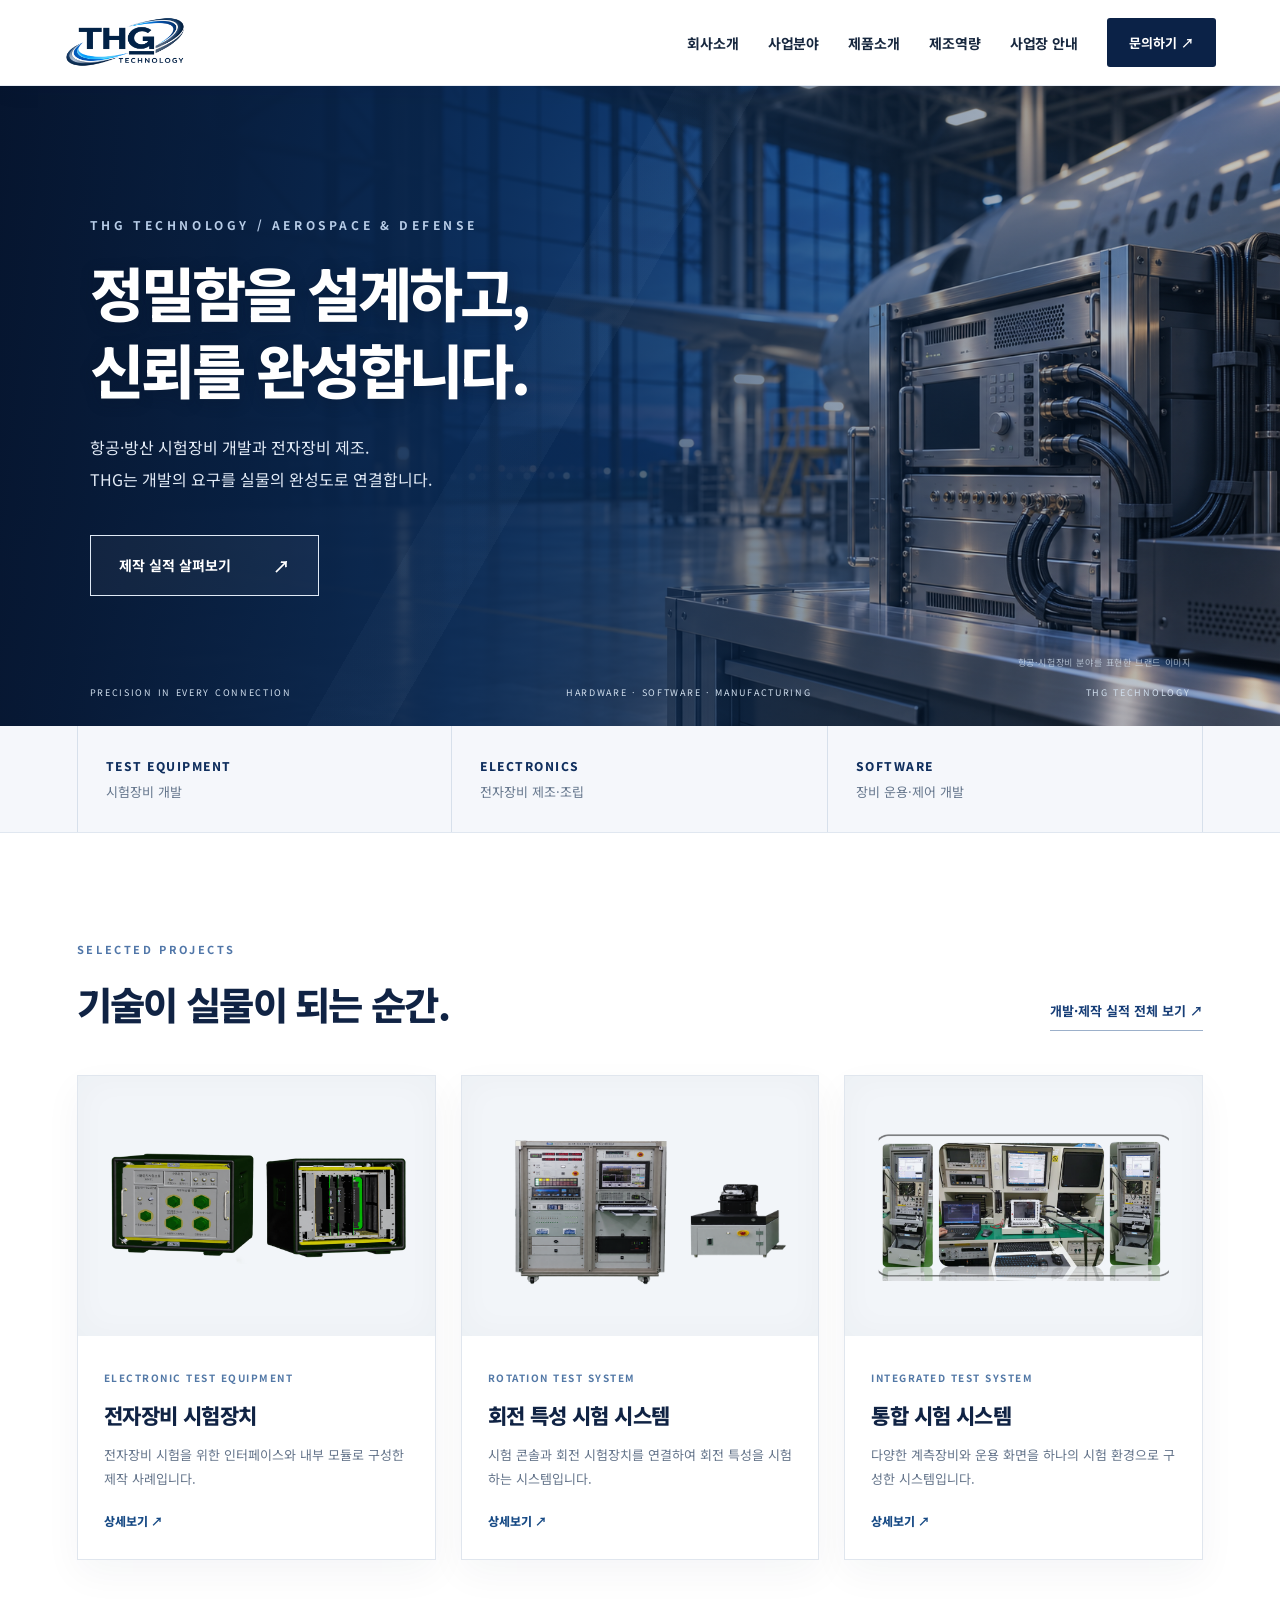
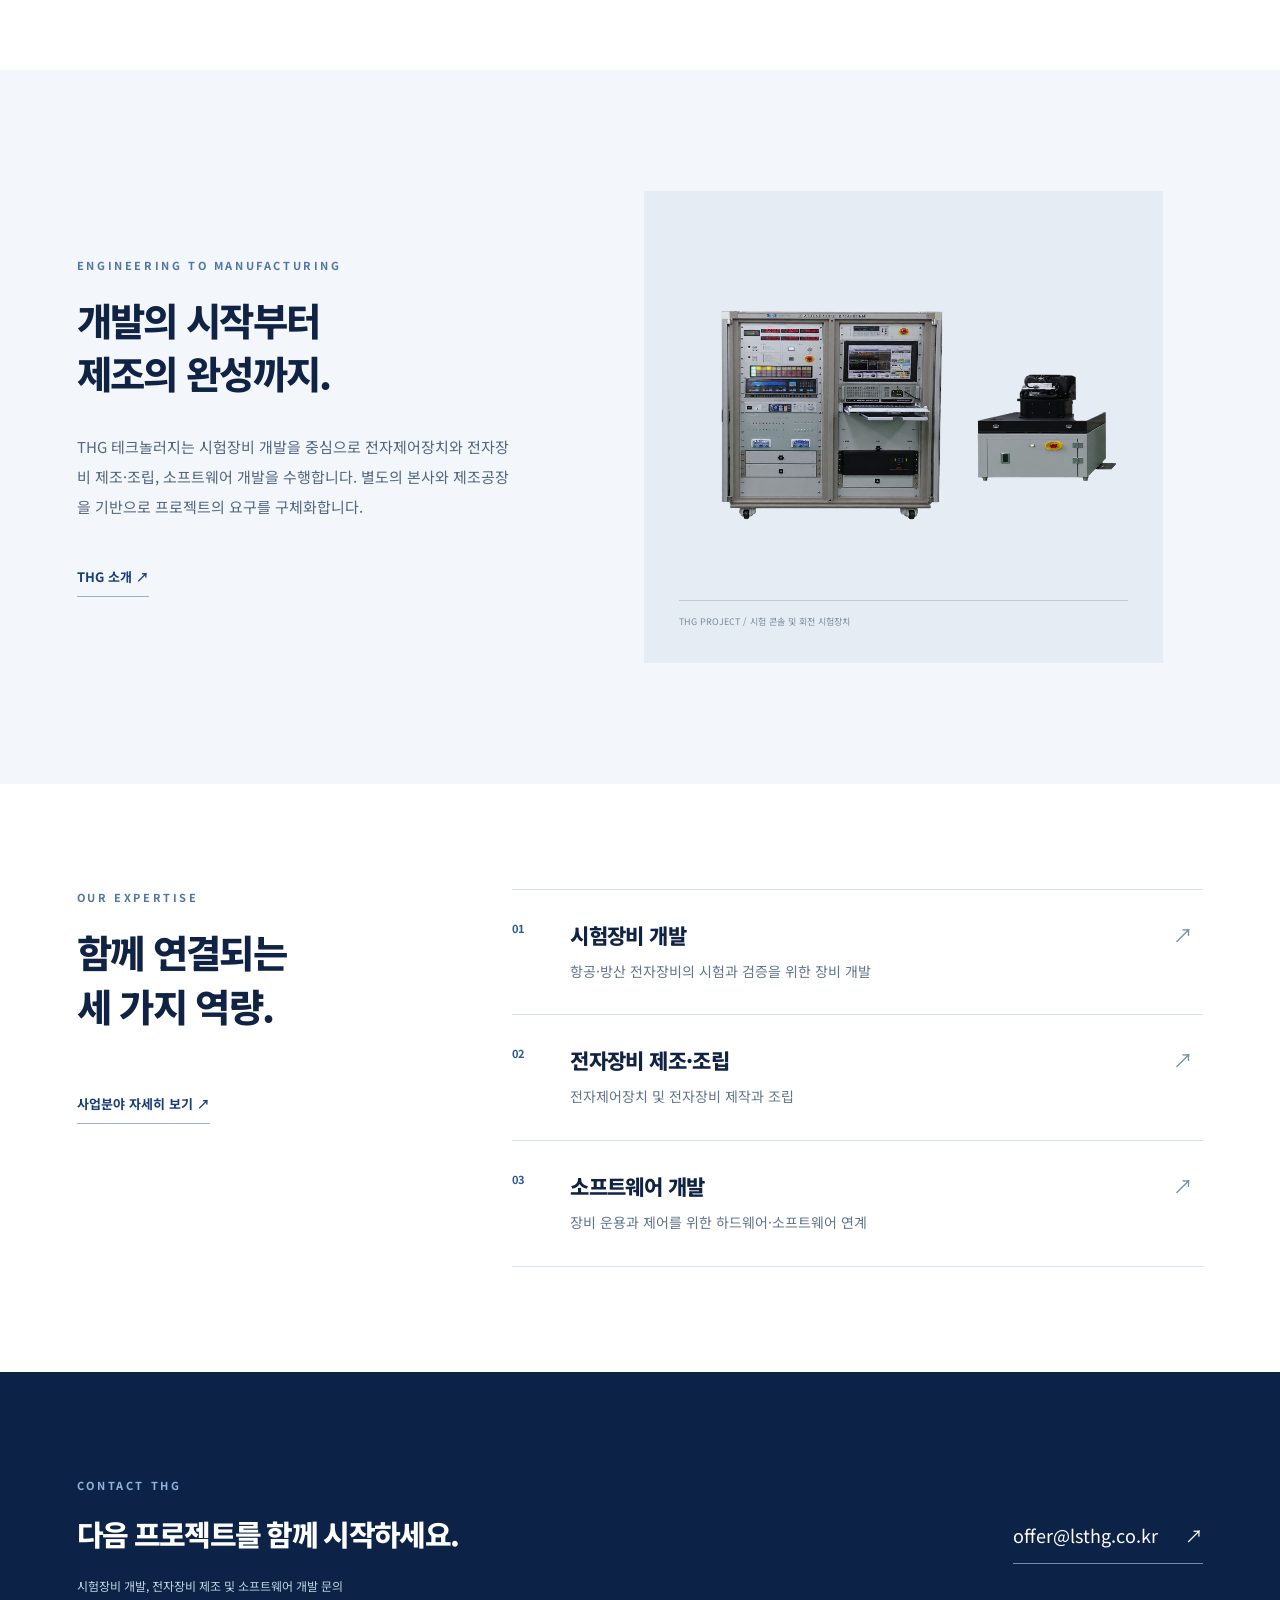
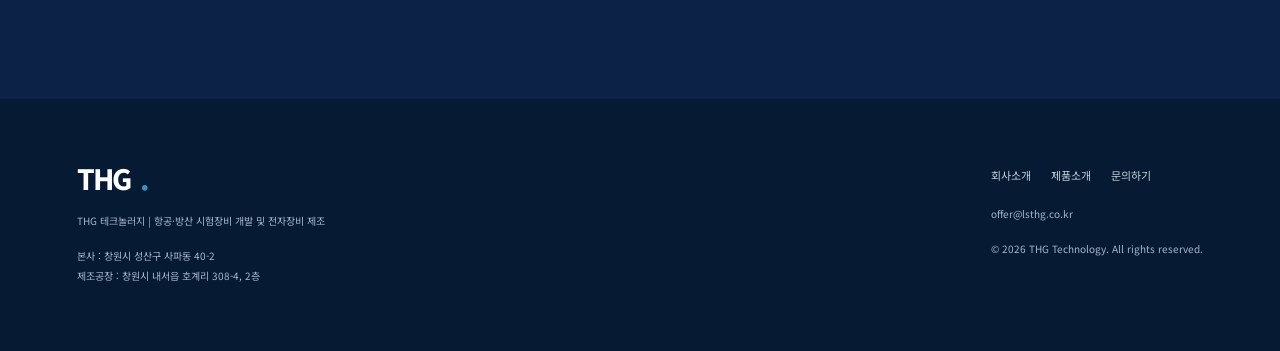
==== index.html @ 967d67f7 "Add files via upload" ====
<!DOCTYPE html>

<html lang="ko">
<head>
<meta charset="utf-8"/>
<meta content="width=device-width, initial-scale=1" name="viewport"/>
<title>항공·방산 시험장비 개발 및 제조 | THG 테크놀러지</title>
<meta content="THG 테크놀러지의 항공·방산 시험장비 개발 및 제조 안내" name="description"/>
<link href="favicon.png" rel="icon" type="image/png"/>
<link href="assets/css/fonts.css" rel="stylesheet"/>
<link href="assets/css/styles.css" rel="stylesheet"/>
<link href="assets/css/corporate-preview.css" rel="stylesheet"/>
<script defer="" src="assets/js/main.js"></script>

</head>
<body>
<header><a aria-label="THG 홈" class="brand" href="index.html"><img alt="THG 로고" class="brand-logo" src="favicon.png"/></a><nav id="navigation"><a href="company.html">회사소개</a><a href="business.html">사업분야</a><a href="products.html">제품소개</a><a href="manufacturing.html">제조역량</a><a href="locations.html">사업장 안내</a><a class="navcontact" href="contact.html">문의하기 ↗</a></nav><button aria-controls="navigation" aria-expanded="false" aria-label="메뉴 열기" class="mobile-toggle">☰</button></header>
<main>
<div class="editorial-hero"><div><div class="eyebrow">THG TECHNOLOGY / AEROSPACE &amp; DEFENSE</div><h1>정밀함을 설계하고,<br/>신뢰를 완성합니다.</h1><p>항공·방산 시험장비 개발과 전자장비 제조.<br/>THG는 개발의 요구를 실물의 완성도로 연결합니다.</p><a class="cta" href="products.html">제작 실적 살펴보기 <span>↗</span></a></div><p class="brand-imagery-note">항공·시험장비 분야를 표현한 브랜드 이미지</p><div class="hero-meta"><span>PRECISION IN EVERY CONNECTION</span><span>HARDWARE · SOFTWARE · MANUFACTURING</span><span>THG TECHNOLOGY</span></div></div>
<div class="sector-strip"><div><b>TEST EQUIPMENT</b><span>시험장비 개발</span></div><div><b>ELECTRONICS</b><span>전자장비 제조·조립</span></div><div><b>SOFTWARE</b><span>장비 운용·제어 개발</span></div></div>
<section class="home-products"><div class="sectionhead"><div><div class="label">SELECTED PROJECTS</div><h2>기술이 실물이 되는 순간.</h2></div><a href="products.html">개발·제작 실적 전체 보기 ↗</a></div><div class="product-grid"><a class="product-card" href="product-1.html"><div class="product-photo"><img alt="THG 제작 전자장비 시험장치" decoding="async" loading="lazy" src="assets/electronic-test-clean.png"/></div><div class="product-body"><small>ELECTRONIC TEST EQUIPMENT</small><h3>전자장비 시험장치</h3><p>전자장비 시험을 위한 인터페이스와 내부 모듈로 구성한 제작 사례입니다.</p><span class="more">상세보기 ↗</span></div></a><a class="product-card" href="product-2.html"><div class="product-photo"><img alt="THG 제작 회전 특성 시험 시스템" decoding="async" loading="lazy" src="assets/rotation-test-clean.png"/></div><div class="product-body"><small>ROTATION TEST SYSTEM</small><h3>회전 특성 시험 시스템</h3><p>시험 콘솔과 회전 시험장치를 연결하여 회전 특성을 시험하는 시스템입니다.</p><span class="more">상세보기 ↗</span></div></a><a class="product-card" href="product-3.html"><div class="product-photo"><img alt="THG 제작 통합 시험 시스템" decoding="async" loading="lazy" src="assets/integrated-test.png"/></div><div class="product-body"><small>INTEGRATED TEST SYSTEM</small><h3>통합 시험 시스템</h3><p>다양한 계측장비와 운용 화면을 하나의 시험 환경으로 구성한 시스템입니다.</p><span class="more">상세보기 ↗</span></div></a></div></section>
<section class="home-about"><div><div class="label">ENGINEERING TO MANUFACTURING</div><h2>개발의 시작부터<br/>제조의 완성까지.</h2><p class="body">THG 테크놀러지는 시험장비 개발을 중심으로 전자제어장치와 전자장비 제조·조립, 소프트웨어 개발을 수행합니다. 별도의 본사와 제조공장을 기반으로 프로젝트의 요구를 구체화합니다.</p><a class="back" href="company.html">THG 소개 ↗</a></div><figure class="editorial-image"><img alt="THG가 제작한 시험 콘솔과 회전 시험장치" decoding="async" loading="lazy" src="assets/rotation-test-clean.png"/><figcaption>THG PROJECT / 시험 콘솔 및 회전 시험장치</figcaption></figure></section>
<section class="home-business"><div><div class="label">OUR EXPERTISE</div><h2>함께 연결되는<br/>세 가지 역량.</h2><a class="back" href="business.html">사업분야 자세히 보기 ↗</a></div><div class="business-list"><article><b>01</b><div><h3>시험장비 개발</h3><p>항공·방산 전자장비의 시험과 검증을 위한 장비 개발</p></div><span class="arrow">↗</span></article><article><b>02</b><div><h3>전자장비 제조·조립</h3><p>전자제어장치 및 전자장비 제작과 조립</p></div><span class="arrow">↗</span></article><article><b>03</b><div><h3>소프트웨어 개발</h3><p>장비 운용과 제어를 위한 하드웨어·소프트웨어 연계</p></div><span class="arrow">↗</span></article></div></section>

<section class="contact" id="contact"><div><div class="label">CONTACT THG</div><h2>다음 프로젝트를 함께 시작하세요.</h2><p>시험장비 개발, 전자장비 제조 및 소프트웨어 개발 문의</p></div><a href="mailto:offer@lsthg.co.kr">offer@lsthg.co.kr <span>↗</span></a></section>
</main><footer><div><a class="brand" href="index.html">THG<i>.</i></a><p>THG 테크놀러지 | 항공·방산 시험장비 개발 및 전자장비 제조</p><p>본사 : 창원시 성산구 사파동 40-2<br/>제조공장 : 창원시 내서읍 호계리 308-4, 2층</p></div><div><div class="footnav"><a href="company.html">회사소개</a><a href="products.html">제품소개</a><a href="contact.html">문의하기</a></div><a href="mailto:offer@lsthg.co.kr">offer@lsthg.co.kr</a><p>© 2026 THG Technology. All rights reserved.</p></div></footer>
</body></html>
---- assets/css/fonts.css ----
@font-face {
  font-family: 'Noto Sans KR';
  font-style: normal;
  font-weight: 400;
  font-display: swap;
  src: url(../fonts/PbyxFmXiEBPT4ITbgNA5Cgms3VYcOA-vvnIzzuoyeLQ.ttf) format('truetype');
}
@font-face {
  font-family: 'Noto Sans KR';
  font-style: normal;
  font-weight: 500;
  font-display: swap;
  src: url(../fonts/PbyxFmXiEBPT4ITbgNA5Cgms3VYcOA-vvnIzztgyeLQ.ttf) format('truetype');
}
@font-face {
  font-family: 'Noto Sans KR';
  font-style: normal;
  font-weight: 600;
  font-display: swap;
  src: url(../fonts/PbyxFmXiEBPT4ITbgNA5Cgms3VYcOA-vvnIzzjQ1eLQ.ttf) format('truetype');
}
@font-face {
  font-family: 'Noto Sans KR';
  font-style: normal;
  font-weight: 700;
  font-display: swap;
  src: url(../fonts/PbyxFmXiEBPT4ITbgNA5Cgms3VYcOA-vvnIzzg01eLQ.ttf) format('truetype');
}
@font-face {
  font-family: 'Noto Sans KR';
  font-style: normal;
  font-weight: 800;
  font-display: swap;
  src: url(../fonts/PbyxFmXiEBPT4ITbgNA5Cgms3VYcOA-vvnIzzmo1eLQ.ttf) format('truetype');
}
---- assets/css/styles.css ----
:root{--ink:#142c3e;--muted:#6d7b86;--blue:#27749d;--navy:#071e2d;--line:#dfe5e8}*{box-sizing:border-box}html{scroll-behavior:smooth}body{margin:0;color:var(--ink);font-family:'Noto Sans KR',sans-serif;-webkit-font-smoothing:antialiased}a{color:inherit;text-decoration:none}button{font:inherit}img{display:block;max-width:100%}header{height:94px;padding:0 max(5%,calc((100vw - 1280px)/2));display:flex;justify-content:space-between;align-items:center;border-bottom:1px solid #edf0f2;background:#fff;position:relative;z-index:20}.brand{font-size:36px;font-weight:800;letter-spacing:-2px;line-height:1}.brand i{font-style:normal;color:#3c91be}.brand small{display:block;font-size:8px;font-weight:600;letter-spacing:3px;margin:6px 0 0 2px}nav{display:flex;align-items:center;gap:32px}nav a{font-size:13px;font-weight:600;position:relative;padding:35px 0}nav a.active:after{content:'';height:3px;background:#368bb7;position:absolute;bottom:0;left:0;right:0}.navcontact{background:var(--navy);color:white;padding:13px 21px;display:inline-block;font-size:13px}.mobile-toggle{display:none}.eyebrow,.label{font-size:10px;letter-spacing:2.3px;font-weight:600;color:#438bb0;margin-bottom:20px}h1,h2,h3,p{margin-top:0}h2{font-size:34px;font-weight:600;line-height:1.5;letter-spacing:-1.4px}h3{font-weight:600;letter-spacing:-.6px}.copy,.subcopy{font-size:14px;line-height:2.1;color:var(--muted)}.copy strong{display:block;font-size:20px;color:var(--ink);font-weight:500;margin-bottom:20px}section{padding:85px max(6%,calc((100vw - 1200px)/2))}.sectionhead{display:flex;justify-content:space-between;align-items:end;gap:40px;margin-bottom:42px}.sectionhead h2{margin-bottom:0}.sectionhead p{max-width:350px;font-size:13px;line-height:1.9;color:var(--muted);margin-bottom:0}.sectionhead>a{font-size:12px;border-bottom:1px solid #99aab5;padding-bottom:8px;white-space:nowrap}.cta{display:inline-flex;align-items:center;gap:42px;border:1px solid #ffffff70;padding:16px 24px;font-size:12px;font-weight:500;margin-top:24px;color:inherit}.cta span{font-size:17px}.page-banner{height:230px;padding:64px max(6%,calc((100vw - 1200px)/2));background:linear-gradient(90deg,#071e2df2,#071e2d8c),url('../brand-hero.png') center 58%/cover;color:white}.page-banner .eyebrow{color:#a2c5d7;margin-bottom:16px}.page-banner h1{font-size:35px;font-weight:500;letter-spacing:-1.5px;margin-bottom:15px}.page-banner p{font-size:12px;color:#b7cbd7}.breadcrumbs{font-size:10px;color:#8796a0;padding:16px max(6%,calc((100vw - 1200px)/2));border-bottom:1px solid var(--line)}.page-title{text-align:center;font-size:27px;padding:55px 15px 0;margin-bottom:0}.page-title:after{content:'';display:block;width:25px;height:2px;background:#2f7fa7;margin:22px auto 0}.page-tabs{display:flex;justify-content:center;background:#f5f7f8;border-bottom:1px solid var(--line)}.page-tabs a{font-size:12px;padding:18px 25px;border-right:1px solid var(--line)}.page-tabs .selected{background:#16394c;color:white}.intro{display:grid;grid-template-columns:1fr 1.1fr;gap:90px;align-items:start}.services,.locations,.related{background:#f3f5f6}.cards{display:grid;grid-template-columns:repeat(3,1fr);gap:1px;background:#dce4e9;border:1px solid #dce4e9}.card{background:white;padding:32px;min-height:330px}.num{font-size:11px;color:#9aabb7}.card svg{display:block;width:48px;height:48px;stroke:#3980a3;fill:none;stroke-width:1.1;margin:25px 0}.card h3{font-size:20px}.card p{font-size:13px;line-height:1.9;color:var(--muted)}.en{font-size:8px;letter-spacing:1.6px;color:#8d9aa3}.product-grid{display:grid;grid-template-columns:repeat(3,minmax(0,1fr));gap:30px}.product-card{display:block;border-bottom:1px solid #bac9d2;padding-bottom:10px}.product-photo{height:225px;background:#edf1f2;display:flex;align-items:center;justify-content:center;overflow:hidden;padding:22px;position:relative}.product-photo:after{content:'';position:absolute;inset:0;box-shadow:inset 0 0 35px #14374808;pointer-events:none}.product-photo img{width:100%;height:100%;object-fit:contain;mix-blend-mode:multiply;transition:transform .35s}.product-card:hover img{transform:scale(1.035)}.product-body{padding:24px 0}.product-body small{font-size:8px;letter-spacing:1.5px;color:#7b919f}.product-body h3{font-size:20px;margin:13px 0}.product-body p{font-size:12px;color:var(--muted);line-height:1.9}.more{display:block;font-size:11px;color:#2c7395;margin-top:20px}.product-note{font-size:11px;color:#85939c;line-height:1.9;margin-top:22px}.product-detail{display:grid;grid-template-columns:1.15fr 1fr;gap:70px;align-items:start}.photo-wide{width:100%;height:365px;object-fit:contain;background:#edf1f2;padding:30px;mix-blend-mode:multiply}.product-detail h2{font-size:29px}.specs{width:100%;border-collapse:collapse;margin:25px 0 30px;font-size:12px}.specs th,.specs td{border-bottom:1px solid var(--line);padding:16px 10px;text-align:left;line-height:1.8}.specs th{width:95px;color:#587080;font-weight:500}.back{display:inline-block;border-bottom:1px solid #a9bdc8;padding:10px 0;font-size:11px;margin-top:20px}.manufacture{background:#0b2434;color:white;display:grid;grid-template-columns:1.1fr 1fr;gap:70px;align-items:center}.manufacture p{font-size:13px;line-height:2;color:#b3c5cf}.equipment{height:350px;background:#e9eff1;padding:15px}.equipment img{background:transparent!important;mix-blend-mode:multiply}.tags{display:flex;flex-wrap:wrap;gap:8px;margin-top:22px}.tags span{font-size:10px;border:1px solid #557080;padding:8px 12px}.process{display:grid;grid-template-columns:repeat(4,1fr);margin-top:45px;border-top:1px solid var(--line)}.step{padding:26px 20px 0 0}.step b{font-weight:500;color:#3983a8;font-size:10px;letter-spacing:1px}.step h3{font-size:17px;margin:18px 0}.step p{font-size:12px;color:var(--muted);line-height:1.9}.location-grid{display:grid;grid-template-columns:1fr 1fr;gap:30px;margin-top:35px}.location{padding:36px;background:white;border-top:2px solid #2f769d}.location small{font-size:9px;color:#3d86ad;letter-spacing:2px}.location h3{font-size:24px;margin:18px 0}.location p{font-size:14px;line-height:1.8;color:#6b7f8c}.location .note{border-top:1px solid var(--line);padding-top:17px;font-size:11px;color:#8d9aa3;margin-top:22px}.maplink{display:inline-block;font-size:11px;color:#27759e;margin-top:20px}.contact{display:flex;align-items:center;justify-content:space-between;gap:35px;background:#eaf0f3}.contact h2{font-size:29px}.contact p{font-size:12px;color:var(--muted);margin-bottom:0}.contact>a{font-size:17px;white-space:nowrap;border-bottom:1px solid #93a9b7;padding:15px 0}.contact>a span{margin-left:22px}.company-photo{padding-top:0}.company-photo>img{width:100%;height:350px;object-fit:contain;background:#edf1f2;padding:25px;mix-blend-mode:multiply}.caption{font-size:11px;color:#8397a4;margin-top:12px}.product-gallery{display:grid;grid-template-columns:1fr 1fr;gap:35px}.product-gallery figure{margin:0}.product-gallery img{width:100%;height:250px;object-fit:contain;background:#edf1f2;padding:25px;mix-blend-mode:multiply}.product-gallery figcaption{font-size:12px;color:#708490;margin-top:15px}footer{padding:45px max(6%,calc((100vw - 1200px)/2));background:#061a28;color:#8399a7;display:flex;justify-content:space-between;gap:35px;font-size:10px;line-height:2}footer .brand{font-size:28px;color:#dce8ed}footer p{margin:15px 0 0}.footnav{display:flex;gap:20px;margin-bottom:18px;color:#c1d0da;font-size:11px}.editorial-hero{height:650px;min-height:540px;position:relative;background:linear-gradient(90deg,#061c2cdd 0%,#061c2c60 54%,#061c2c15),url('../brand-hero.png') center/cover;color:#fff;display:flex;align-items:center;padding:50px max(7%,calc((100vw - 1200px)/2));overflow:hidden}.editorial-hero .eyebrow{color:#93bbd2}.editorial-hero h1{font-size:58px;letter-spacing:-2.8px;line-height:1.4;font-weight:500;margin:0 0 25px}.editorial-hero p{font-size:14px;line-height:2;color:#c1d0db}.hero-meta{position:absolute;bottom:28px;left:7%;right:7%;display:flex;justify-content:space-between;font-size:8px;color:#91acbc;letter-spacing:2px}.sector-strip{display:grid;grid-template-columns:repeat(3,1fr);padding:0 max(6%,calc((100vw - 1200px)/2));background:#0b2638;color:#b4c8d5}.sector-strip div{padding:25px 30px;border-right:1px solid #ffffff14;display:flex;align-items:center;gap:20px}.sector-strip b{font-size:10px;letter-spacing:1.2px;font-weight:500;color:#dfebf2}.sector-strip span{font-size:11px;color:#81a2b8}.home-products{padding-top:95px;padding-bottom:100px}.home-about{background:#f1f4f5;display:grid;grid-template-columns:.85fr 1.15fr;gap:90px;align-items:center}.home-about .body{font-size:13px;color:#71838f;line-height:2.1}.editorial-image{background:#dfe7eb;padding:28px;position:relative}.editorial-image img{width:100%;height:290px;object-fit:contain;mix-blend-mode:multiply}.editorial-image figcaption{font-size:9px;color:#758d9d;border-top:1px solid #bdcbd4;padding-top:14px;margin-top:14px}.home-business{display:grid;grid-template-columns:1fr 2fr;gap:60px}.business-list article{padding:24px 0;border-top:1px solid #d9e2e8;display:grid;grid-template-columns:40px 1fr 30px;gap:18px}.business-list article:last-child{border-bottom:1px solid #d9e2e8}.business-list b{color:#8aa1b0;font-size:11px;font-weight:400}.business-list h3{font-size:19px;margin-bottom:8px}.business-list p{font-size:12px;color:#7a8d9b;line-height:1.9;margin-bottom:0}.business-list .arrow{font-size:20px;color:#7192a7}.brand-imagery-note{font-size:8px!important;letter-spacing:.6px;opacity:.7;position:absolute;right:7%;bottom:45px}
@media(min-width:1600px){.editorial-hero{height:710px}}@media(max-width:1050px){nav{gap:20px}nav a{font-size:12px}.intro,.home-about{gap:45px}.product-detail{gap:35px}}@media(max-width:800px){header{height:75px;padding:0 6%}.brand{font-size:31px}nav{display:none;position:absolute;top:75px;left:0;right:0;background:white;flex-direction:column;gap:0;padding:15px 6%;align-items:stretch;box-shadow:0 12px 20px #071e2d15}nav.open{display:flex}nav a{padding:15px 0}nav .navcontact{padding:14px;text-align:center}.mobile-toggle{display:block;background:none;border:0;font-size:23px;color:#17364a}.editorial-hero{height:570px;min-height:0;padding:55px 7%;background-position:65% center}.editorial-hero h1{font-size:38px;letter-spacing:-1.8px}.editorial-hero p{font-size:12px}.hero-meta{font-size:7px;letter-spacing:1px}.hero-meta span:nth-child(2){display:none}.brand-imagery-note{bottom:45px;left:7%;right:auto}.sector-strip{padding:0 5%;grid-template-columns:1fr}.sector-strip div{padding:15px 7px;border-right:0;border-bottom:1px solid #ffffff12;justify-content:space-between}.sector-strip b{font-size:9px}.sector-strip span{font-size:10px}section{padding:55px 7%}h2{font-size:27px}.sectionhead{display:block;margin-bottom:30px}.sectionhead p,.sectionhead>a{display:inline-block;margin-top:15px}.product-grid{grid-template-columns:1fr;gap:35px}.product-photo{height:250px}.product-body{padding:20px 0}.home-about,.home-business,.intro,.manufacture,.product-detail{grid-template-columns:1fr;gap:35px}.home-about{padding-top:55px;padding-bottom:55px}.editorial-image{margin:0}.editorial-image img{height:220px}.home-products{padding:55px 7%}.cards{grid-template-columns:1fr}.card{min-height:270px;padding:25px}.process{grid-template-columns:1fr 1fr;gap:25px}.location-grid{grid-template-columns:1fr}.contact{display:block}.contact h2{font-size:25px}.contact>a{display:inline-block;margin-top:20px;font-size:16px}.page-banner{height:190px;padding:45px 7%}.page-banner h1{font-size:29px}.page-banner p{font-size:10px}.page-title{font-size:23px;padding-top:40px}.page-tabs{justify-content:start;overflow:auto}.page-tabs a{white-space:nowrap;font-size:10px;padding:16px 20px}.photo-wide{height:280px;padding:15px}.product-detail h2{font-size:25px}.product-gallery{grid-template-columns:1fr}.equipment{height:270px}.company-photo>img{height:250px}.product-gallery img{height:230px}footer{display:block;padding:35px 7%}footer>div+div{margin-top:30px}.footnav{flex-wrap:wrap}.home-business{gap:15px}.hero-meta{left:7%;right:7%}}
@media(prefers-reduced-motion:reduce){html{scroll-behavior:auto}*{transition:none!important}}

.product-photo img[src*="integrated-test"],.photo-wide[src*="integrated-test"]{clip-path:inset(4% 3% 5% 3%)}

/* Extracted inline styles; preserve inline precedence. */
.export-style-5239a3cc91{display:block !important;margin-top:6px !important;color:#3b7b9d !important;}
.export-style-8418e9189f{background:#f3f6f8 !important;}
.export-style-02a59a345f{width:100% !important;height:100% !important;object-fit:contain !important;background:white !important;padding:15px !important;}
.brand {
    display: inline-flex;
    align-items: center;
    gap: 10px;
}

.brand-logo {
    width: 84px;
    height: 84px;
    object-fit: contain;
    display: block;
}
---- assets/css/corporate-preview.css ----
/* THG 2026 corporate design concept — non-destructive visual layer */
:root{--ink:#102344;--muted:#65758b;--blue:#163c74;--navy:#071a36;--line:#e1e7ef}
body{background:#fff;color:var(--ink);font-family:'Noto Sans KR',sans-serif}
header{height:86px;padding:0 max(5%,calc((100vw - 1360px)/2));box-shadow:0 3px 24px #0b1d3510;border-bottom:1px solid #e8edf4;position:relative}
header .brand-logo{max-height:57px;width:auto;object-fit:contain}
nav{gap:clamp(14px,2.3vw,35px)}nav a{font-size:14px;font-weight:650;color:#18283f;letter-spacing:-.2px}
nav a:hover{color:#1b5597}nav a.active:after{background:#183d73}
.navcontact{background:#0b2247;color:#fff!important;padding:15px 22px;border-radius:3px;letter-spacing:0}
.eyebrow,.label{color:#5076a8;font-size:11px;font-weight:700;letter-spacing:2.6px}
h2{font-size:clamp(30px,3vw,42px);font-weight:750;line-height:1.4;letter-spacing:-1.7px}
.editorial-hero{height:640px;min-height:580px;background:linear-gradient(95deg,#06152feF 0%,#092a55dd 37%,#0b2b5277 65%,#071c3330 100%),url('../brand-hero.png') center/cover;padding:70px max(7%,calc((100vw - 1260px)/2))}
.editorial-hero:after{content:'';position:absolute;inset:0;background:linear-gradient(120deg,transparent 41%,#a7c9f008 41%,#b2d2f009 46%,transparent 46%);pointer-events:none}
.editorial-hero>div:first-child{position:relative;z-index:1;max-width:700px}
.editorial-hero .eyebrow{color:#b7cce7;letter-spacing:3.6px;font-size:12px}
.editorial-hero h1{font-size:clamp(42px,4.6vw,67px);font-weight:750;line-height:1.31;letter-spacing:-2.9px;text-shadow:0 3px 15px #06112445}
.editorial-hero p{font-size:16px;line-height:1.95;color:#e1eaf6;font-weight:400}
.editorial-hero .cta{border:1px solid #e0eaf6;color:#fff;background:#ffffff0b;padding:17px 28px;font-size:14px;font-weight:650;transition:background .2s,transform .2s}
.editorial-hero .cta:hover{background:#fff;color:#0b2447;transform:translateY(-2px)}
.hero-meta{left:max(7%,calc((100vw - 1260px)/2));right:max(7%,calc((100vw - 1260px)/2));bottom:27px;color:#d1dfee;font-size:9px;letter-spacing:1.7px}
.brand-imagery-note{color:#d6e4f2!important;font-size:9px!important}
.sector-strip{background:#f5f7fb;color:#10264b;border-bottom:1px solid #e0e7f0;padding:0 max(6%,calc((100vw - 1260px)/2))}
.sector-strip div{padding:31px 28px;border-right:1px solid #d7e0eb;display:flex;flex-direction:column;align-items:flex-start;gap:8px}
.sector-strip div:first-child{border-left:1px solid #d7e0eb}.sector-strip b{font-size:12px;color:#102f5e;font-weight:800;letter-spacing:1.5px}.sector-strip span{font-size:13px;color:#66778d}
section{padding:105px max(6%,calc((100vw - 1260px)/2))}.home-products{padding-top:108px;padding-bottom:110px}
.sectionhead{margin-bottom:44px}.sectionhead>a,.back{font-size:13px;color:#173e77;font-weight:650;border-bottom:1px solid #9cb0ca;padding-bottom:10px}
.product-grid{gap:25px}.product-card{border:1px solid #e0e6ee;background:#fff;box-shadow:0 14px 36px #0b23400b;padding-bottom:0;transition:box-shadow .25s,transform .25s}.product-card:hover{box-shadow:0 22px 46px #0b234025;transform:translateY(-5px)}
.product-photo{height:260px;background:#f2f5f9;padding:24px}.product-body{padding:27px 26px 30px}.product-body small{font-size:10px;letter-spacing:1.5px;color:#5278a6;font-weight:700}.product-body h3{font-size:21px;font-weight:750}.product-body p{font-size:13px;line-height:1.85;min-height:49px}.more{font-size:12px;font-weight:750;color:#174a85}
.home-about{background:#f3f6fa;gap:85px}.home-about .body{font-size:15px;line-height:2;color:#53677f}.editorial-image{background:#e6ecf3;padding:35px}.editorial-image img{height:360px}
.home-business{gap:90px}.business-list article{padding:30px 0;border-color:#d8e2ed}.business-list h3{font-size:21px;font-weight:750}.business-list p{font-size:14px;color:#63758b}.business-list b{color:#2a5b96;font-weight:700}
.contact{background:#0c2347;color:#fff}.contact .label{color:#91b2df}.contact h2{color:#fff}.contact p{color:#c3d1e2}.contact>a{color:#fff;border-color:#718eaf;font-size:18px}
.page-banner{background:linear-gradient(95deg,#06152ff2,#0b2c56aa),url('../brand-hero.png') center/cover;height:270px}.page-banner h1{font-size:40px;font-weight:750}.page-banner p{font-size:13px}
.card,.location{box-shadow:0 12px 26px #112c4a0c}.page-tabs .selected{background:#102e5b}.manufacture{background:#0a2347}
footer{background:#071a34;color:#a6b8ce;padding-top:65px;padding-bottom:65px}footer .brand{color:#fff}
@media(max-width:800px){header{height:75px}nav{top:75px}.editorial-hero{height:600px;min-height:0;background-position:62% center;padding:70px 7%}.editorial-hero h1{font-size:clamp(35px,7vw,48px);letter-spacing:-1.6px}.editorial-hero p{font-size:13px}.sector-strip{grid-template-columns:1fr;padding:0 6%}.sector-strip div,.sector-strip div:first-child{padding:19px 5px;border-left:0;border-right:0;border-bottom:1px solid #d9e2ed;flex-direction:row;justify-content:space-between;gap:10px}.sector-strip b{font-size:10px}.sector-strip span{font-size:11px}section{padding:65px 7%}.home-products{padding-top:75px;padding-bottom:75px}.product-grid{gap:22px}.product-photo{height:230px}.product-body{padding:22px}.home-about,.home-business{gap:30px}.editorial-image img{height:250px}.page-banner{height:235px}.page-banner h1{font-size:32px}}
@media(prefers-reduced-motion:reduce){.product-card,.editorial-hero .cta{transition:none}}
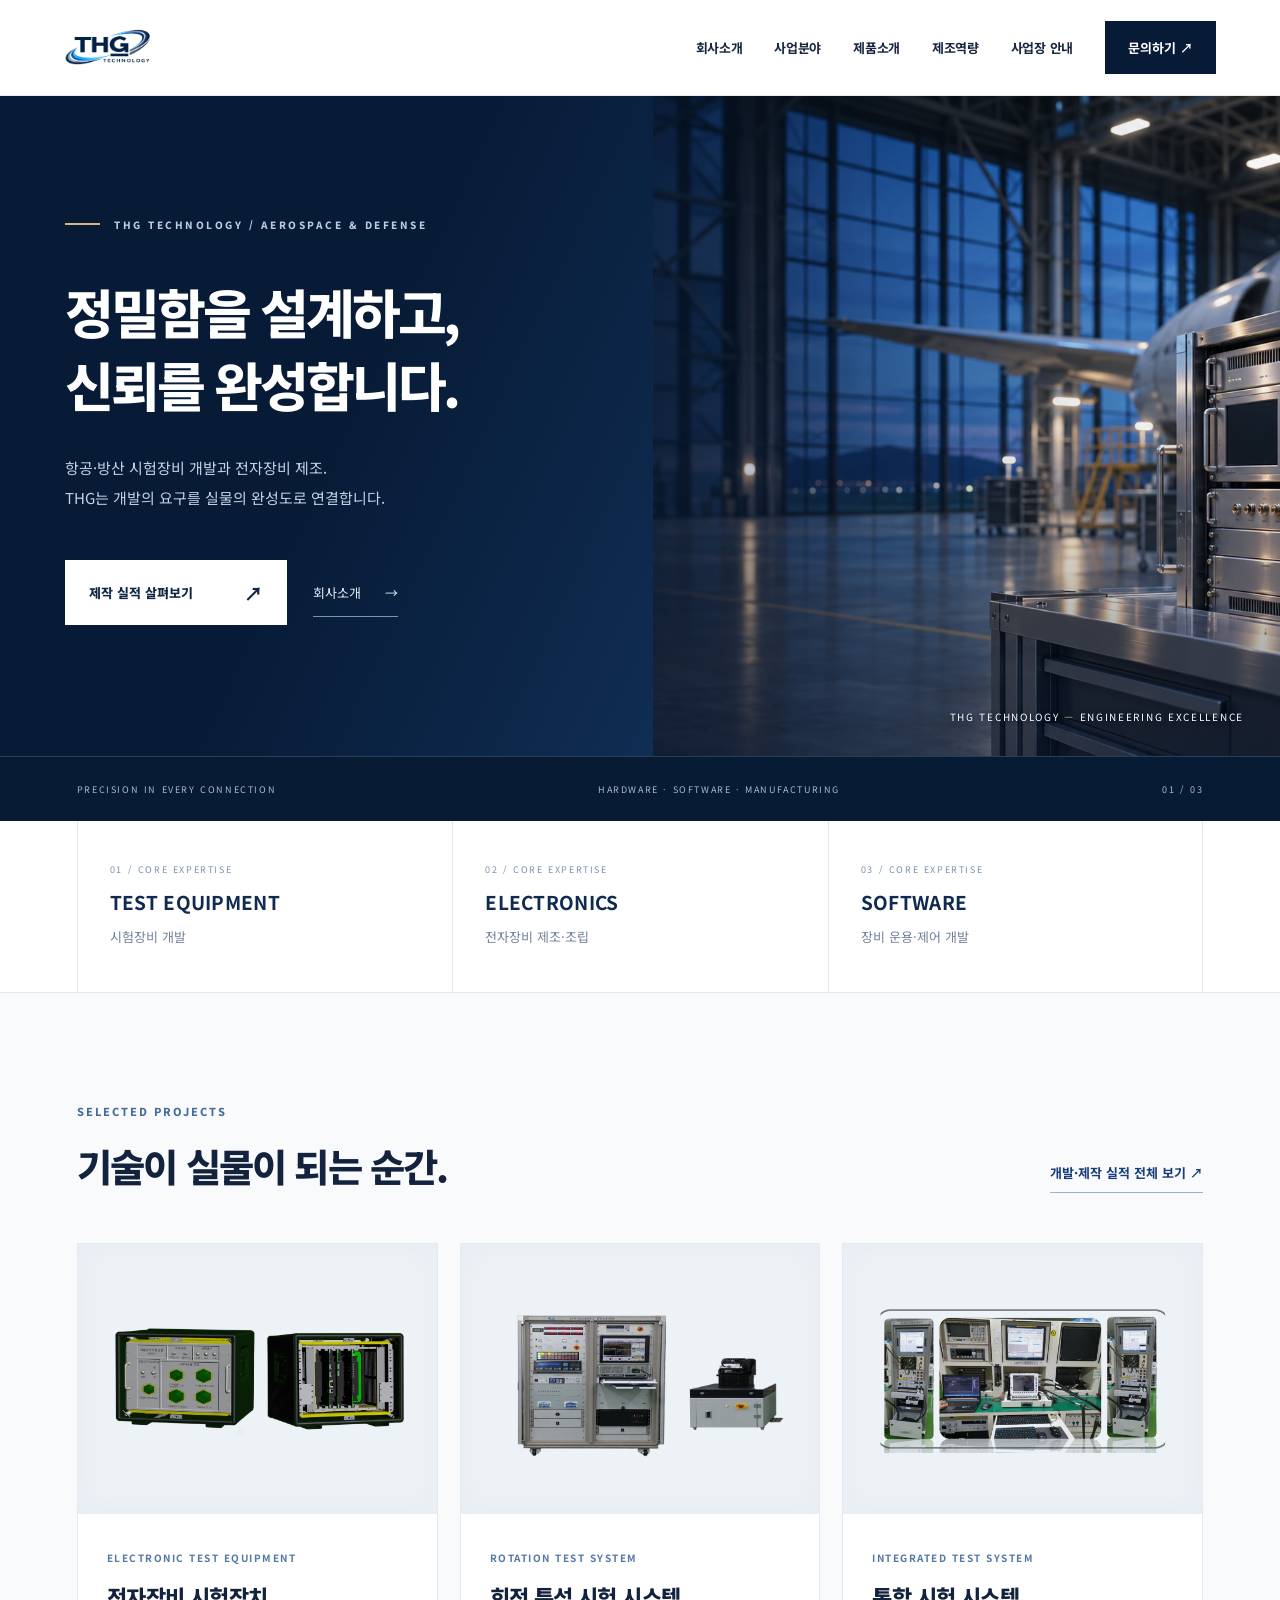
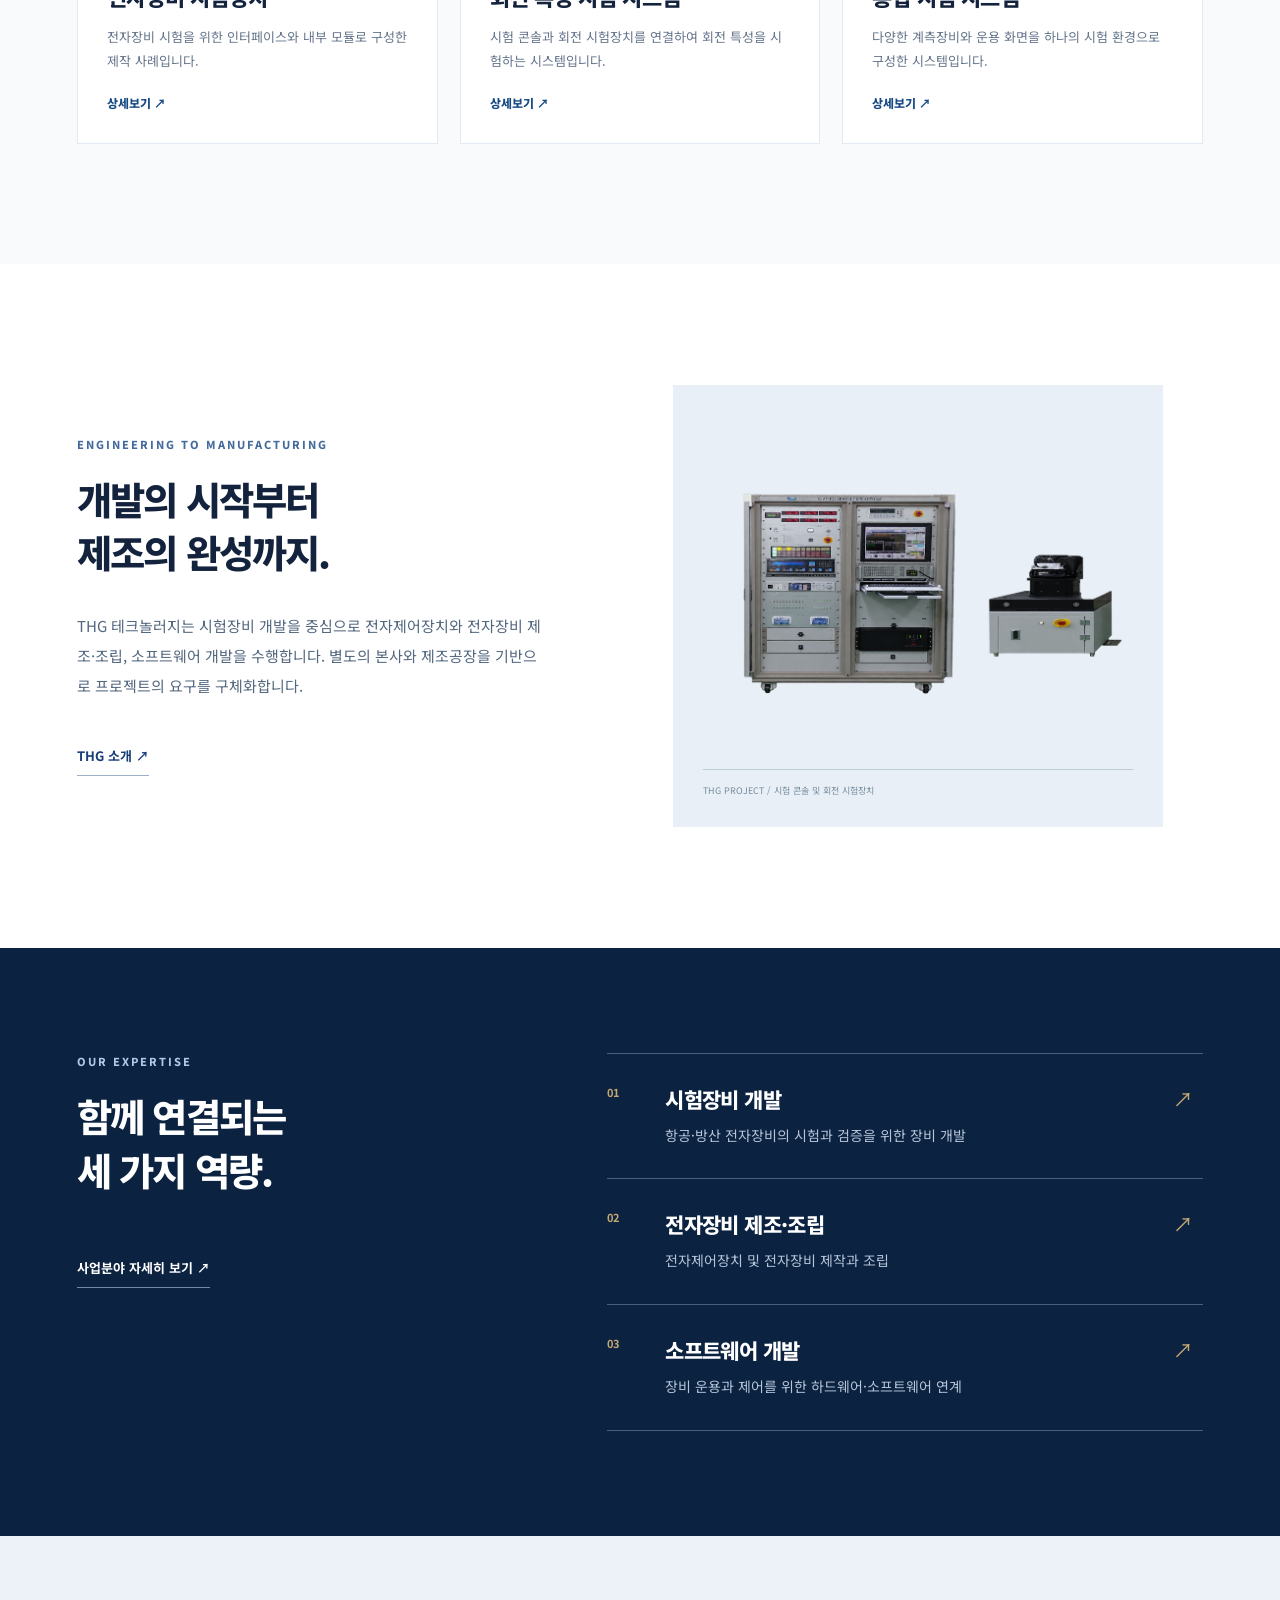
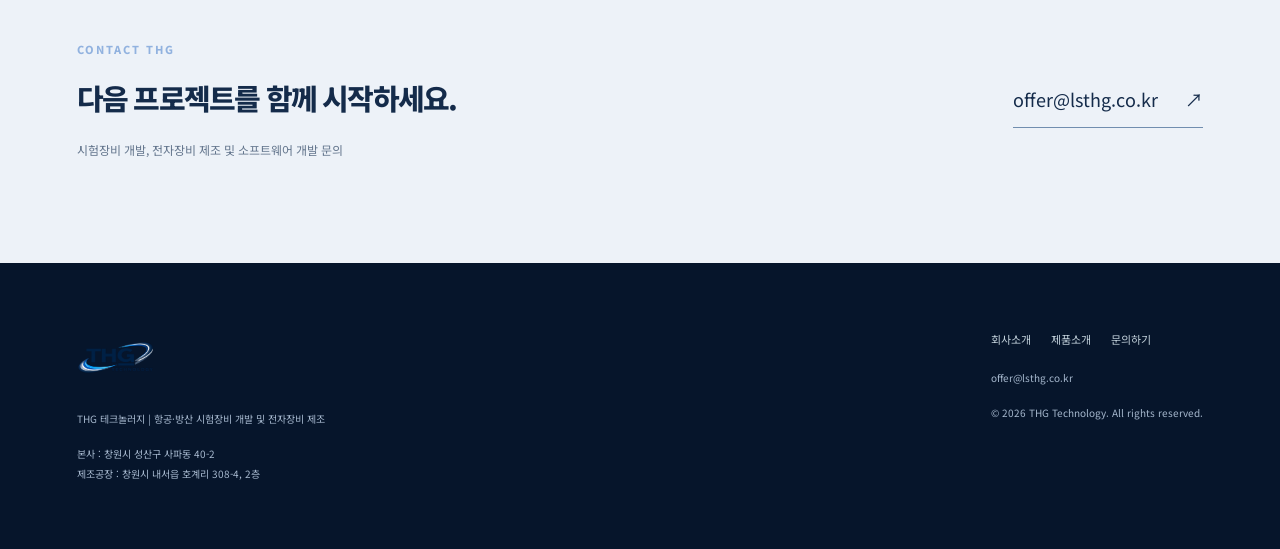
==== commit 3906469a: "Add files via upload" ====
--- a/index.html
+++ b/index.html
@@ -11,17 +11,15 @@
 <link href="assets/css/styles.css" rel="stylesheet"/>
 <link href="assets/css/corporate-preview.css" rel="stylesheet"/>
 <script defer="" src="assets/js/main.js"></script>
-
-</head>
+<link href="assets/css/redesign-v2.css" rel="stylesheet"/></head>
 <body>
 <header><a aria-label="THG 홈" class="brand" href="index.html"><img alt="THG 로고" class="brand-logo" src="favicon.png"/></a><nav id="navigation"><a href="company.html">회사소개</a><a href="business.html">사업분야</a><a href="products.html">제품소개</a><a href="manufacturing.html">제조역량</a><a href="locations.html">사업장 안내</a><a class="navcontact" href="contact.html">문의하기 ↗</a></nav><button aria-controls="navigation" aria-expanded="false" aria-label="메뉴 열기" class="mobile-toggle">☰</button></header>
 <main>
-<div class="editorial-hero"><div><div class="eyebrow">THG TECHNOLOGY / AEROSPACE &amp; DEFENSE</div><h1>정밀함을 설계하고,<br/>신뢰를 완성합니다.</h1><p>항공·방산 시험장비 개발과 전자장비 제조.<br/>THG는 개발의 요구를 실물의 완성도로 연결합니다.</p><a class="cta" href="products.html">제작 실적 살펴보기 <span>↗</span></a></div><p class="brand-imagery-note">항공·시험장비 분야를 표현한 브랜드 이미지</p><div class="hero-meta"><span>PRECISION IN EVERY CONNECTION</span><span>HARDWARE · SOFTWARE · MANUFACTURING</span><span>THG TECHNOLOGY</span></div></div>
-<div class="sector-strip"><div><b>TEST EQUIPMENT</b><span>시험장비 개발</span></div><div><b>ELECTRONICS</b><span>전자장비 제조·조립</span></div><div><b>SOFTWARE</b><span>장비 운용·제어 개발</span></div></div>
-<section class="home-products"><div class="sectionhead"><div><div class="label">SELECTED PROJECTS</div><h2>기술이 실물이 되는 순간.</h2></div><a href="products.html">개발·제작 실적 전체 보기 ↗</a></div><div class="product-grid"><a class="product-card" href="product-1.html"><div class="product-photo"><img alt="THG 제작 전자장비 시험장치" decoding="async" loading="lazy" src="assets/electronic-test-clean.png"/></div><div class="product-body"><small>ELECTRONIC TEST EQUIPMENT</small><h3>전자장비 시험장치</h3><p>전자장비 시험을 위한 인터페이스와 내부 모듈로 구성한 제작 사례입니다.</p><span class="more">상세보기 ↗</span></div></a><a class="product-card" href="product-2.html"><div class="product-photo"><img alt="THG 제작 회전 특성 시험 시스템" decoding="async" loading="lazy" src="assets/rotation-test-clean.png"/></div><div class="product-body"><small>ROTATION TEST SYSTEM</small><h3>회전 특성 시험 시스템</h3><p>시험 콘솔과 회전 시험장치를 연결하여 회전 특성을 시험하는 시스템입니다.</p><span class="more">상세보기 ↗</span></div></a><a class="product-card" href="product-3.html"><div class="product-photo"><img alt="THG 제작 통합 시험 시스템" decoding="async" loading="lazy" src="assets/integrated-test.png"/></div><div class="product-body"><small>INTEGRATED TEST SYSTEM</small><h3>통합 시험 시스템</h3><p>다양한 계측장비와 운용 화면을 하나의 시험 환경으로 구성한 시스템입니다.</p><span class="more">상세보기 ↗</span></div></a></div></section>
-<section class="home-about"><div><div class="label">ENGINEERING TO MANUFACTURING</div><h2>개발의 시작부터<br/>제조의 완성까지.</h2><p class="body">THG 테크놀러지는 시험장비 개발을 중심으로 전자제어장치와 전자장비 제조·조립, 소프트웨어 개발을 수행합니다. 별도의 본사와 제조공장을 기반으로 프로젝트의 요구를 구체화합니다.</p><a class="back" href="company.html">THG 소개 ↗</a></div><figure class="editorial-image"><img alt="THG가 제작한 시험 콘솔과 회전 시험장치" decoding="async" loading="lazy" src="assets/rotation-test-clean.png"/><figcaption>THG PROJECT / 시험 콘솔 및 회전 시험장치</figcaption></figure></section>
-<section class="home-business"><div><div class="label">OUR EXPERTISE</div><h2>함께 연결되는<br/>세 가지 역량.</h2><a class="back" href="business.html">사업분야 자세히 보기 ↗</a></div><div class="business-list"><article><b>01</b><div><h3>시험장비 개발</h3><p>항공·방산 전자장비의 시험과 검증을 위한 장비 개발</p></div><span class="arrow">↗</span></article><article><b>02</b><div><h3>전자장비 제조·조립</h3><p>전자제어장치 및 전자장비 제작과 조립</p></div><span class="arrow">↗</span></article><article><b>03</b><div><h3>소프트웨어 개발</h3><p>장비 운용과 제어를 위한 하드웨어·소프트웨어 연계</p></div><span class="arrow">↗</span></article></div></section>
-
-<section class="contact" id="contact"><div><div class="label">CONTACT THG</div><h2>다음 프로젝트를 함께 시작하세요.</h2><p>시험장비 개발, 전자장비 제조 및 소프트웨어 개발 문의</p></div><a href="mailto:offer@lsthg.co.kr">offer@lsthg.co.kr <span>↗</span></a></section>
-</main><footer><div><a class="brand" href="index.html">THG<i>.</i></a><p>THG 테크놀러지 | 항공·방산 시험장비 개발 및 전자장비 제조</p><p>본사 : 창원시 성산구 사파동 40-2<br/>제조공장 : 창원시 내서읍 호계리 308-4, 2층</p></div><div><div class="footnav"><a href="company.html">회사소개</a><a href="products.html">제품소개</a><a href="contact.html">문의하기</a></div><a href="mailto:offer@lsthg.co.kr">offer@lsthg.co.kr</a><p>© 2026 THG Technology. All rights reserved.</p></div></footer>
+<div class="v2-hero"><div class="v2-hero-inner"><div class="v2-hero-content"><div class="v2-overline"><span class="v2-line"></span> THG TECHNOLOGY / AEROSPACE &amp; DEFENSE</div><h1>정밀함을 설계하고,<br/>신뢰를 완성합니다.</h1><p>항공·방산 시험장비 개발과 전자장비 제조.<br/>THG는 개발의 요구를 실물의 완성도로 연결합니다.</p><div class="v2-hero-actions"><a class="v2-primary" href="products.html">제작 실적 살펴보기 <span>↗</span></a><a class="v2-secondary" href="company.html">회사소개 <span>→</span></a></div></div><div aria-label="항공·방산 분야를 표현한 THG 브랜드 이미지" class="v2-hero-image" role="img"><span class="v2-image-caption">THG TECHNOLOGY <em>—</em> ENGINEERING EXCELLENCE</span></div></div><div class="v2-hero-bottom"><span>PRECISION IN EVERY CONNECTION</span><span>HARDWARE · SOFTWARE · MANUFACTURING</span><span>01 / 03</span></div></div>
+<div class="v2-capabilities"><div class="v2-capabilities-inner"><div class="v2-capability"><span class="v2-cap-num">01 / CORE EXPERTISE</span><strong>TEST EQUIPMENT</strong><span>시험장비 개발</span></div><div class="v2-capability"><span class="v2-cap-num">02 / CORE EXPERTISE</span><strong>ELECTRONICS</strong><span>전자장비 제조·조립</span></div><div class="v2-capability"><span class="v2-cap-num">03 / CORE EXPERTISE</span><strong>SOFTWARE</strong><span>장비 운용·제어 개발</span></div></div></div>
+<section class="home-products v2-products"><div class="sectionhead"><div><div class="label v2-label">SELECTED PROJECTS</div><h2>기술이 실물이 되는 순간.</h2></div><a href="products.html">개발·제작 실적 전체 보기 ↗</a></div><div class="product-grid"><a class="product-card" href="product-1.html"><div class="product-photo"><img alt="THG 제작 전자장비 시험장치" decoding="async" loading="lazy" src="assets/electronic-test-clean.png"/></div><div class="product-body"><small>ELECTRONIC TEST EQUIPMENT</small><h3>전자장비 시험장치</h3><p>전자장비 시험을 위한 인터페이스와 내부 모듈로 구성한 제작 사례입니다.</p><span class="more">상세보기 ↗</span></div></a><a class="product-card" href="product-2.html"><div class="product-photo"><img alt="THG 제작 회전 특성 시험 시스템" decoding="async" loading="lazy" src="assets/rotation-test-clean.png"/></div><div class="product-body"><small>ROTATION TEST SYSTEM</small><h3>회전 특성 시험 시스템</h3><p>시험 콘솔과 회전 시험장치를 연결하여 회전 특성을 시험하는 시스템입니다.</p><span class="more">상세보기 ↗</span></div></a><a class="product-card" href="product-3.html"><div class="product-photo"><img alt="THG 제작 통합 시험 시스템" decoding="async" loading="lazy" src="assets/integrated-test.png"/></div><div class="product-body"><small>INTEGRATED TEST SYSTEM</small><h3>통합 시험 시스템</h3><p>다양한 계측장비와 운용 화면을 하나의 시험 환경으로 구성한 시스템입니다.</p><span class="more">상세보기 ↗</span></div></a></div></section>
+<section class="home-about v2-about"><div><div class="label v2-label">ENGINEERING TO MANUFACTURING</div><h2>개발의 시작부터<br/>제조의 완성까지.</h2><p class="body">THG 테크놀러지는 시험장비 개발을 중심으로 전자제어장치와 전자장비 제조·조립, 소프트웨어 개발을 수행합니다. 별도의 본사와 제조공장을 기반으로 프로젝트의 요구를 구체화합니다.</p><a class="back" href="company.html">THG 소개 ↗</a></div><figure class="editorial-image"><img alt="THG가 제작한 시험 콘솔과 회전 시험장치" decoding="async" loading="lazy" src="assets/rotation-test-clean.png"/><figcaption>THG PROJECT / 시험 콘솔 및 회전 시험장치</figcaption></figure></section>
+<section class="home-business v2-business"><div><div class="label v2-label">OUR EXPERTISE</div><h2>함께 연결되는<br/>세 가지 역량.</h2><a class="back" href="business.html">사업분야 자세히 보기 ↗</a></div><div class="business-list"><article><b>01</b><div><h3>시험장비 개발</h3><p>항공·방산 전자장비의 시험과 검증을 위한 장비 개발</p></div><span class="arrow">↗</span></article><article><b>02</b><div><h3>전자장비 제조·조립</h3><p>전자제어장치 및 전자장비 제작과 조립</p></div><span class="arrow">↗</span></article><article><b>03</b><div><h3>소프트웨어 개발</h3><p>장비 운용과 제어를 위한 하드웨어·소프트웨어 연계</p></div><span class="arrow">↗</span></article></div></section>
+<section class="contact v2-contact" id="contact"><div><div class="label v2-label">CONTACT THG</div><h2>다음 프로젝트를 함께 시작하세요.</h2><p>시험장비 개발, 전자장비 제조 및 소프트웨어 개발 문의</p></div><a href="mailto:offer@lsthg.co.kr">offer@lsthg.co.kr <span>↗</span></a></section>
+</main><footer><div><a class="brand" href="index.html"><img alt="THG 로고" src="favicon.png" style="width:78px;height:60px;object-fit:contain;object-position:left center"/></a><p>THG 테크놀러지 | 항공·방산 시험장비 개발 및 전자장비 제조</p><p>본사 : 창원시 성산구 사파동 40-2<br/>제조공장 : 창원시 내서읍 호계리 308-4, 2층</p></div><div><div class="footnav"><a href="company.html">회사소개</a><a href="products.html">제품소개</a><a href="contact.html">문의하기</a></div><a href="mailto:offer@lsthg.co.kr">offer@lsthg.co.kr</a><p>© 2026 THG Technology. All rights reserved.</p></div></footer>
 </body></html>
--- a/assets/css/redesign-v2.css
+++ b/assets/css/redesign-v2.css
@@ -0,0 +1,57 @@
+
+/* THG TECHNOLOGY — DISTINCT CORPORATE REDESIGN V2 */
+:root{--navy:#071b36;--deep:#061329;--steel:#a7bdd6;--accent:#d7b47a;--paper:#f7f9fc;--ink:#14233d}
+body{background:#fff;color:var(--ink)}
+header{height:96px;box-shadow:none;border-bottom:1px solid #e7ecf3;background:#fff;padding:0 max(5%,calc((100vw - 1360px)/2))}
+header .brand-logo{width:88px;height:72px;max-height:72px;object-fit:contain}
+nav{gap:clamp(16px,2.5vw,38px)}nav a{font-size:13px;font-weight:700;letter-spacing:-.3px}
+nav .navcontact{background:var(--navy);border-radius:0;padding:17px 23px}
+nav a:hover{color:#2b5b95}
+.v2-hero{background:var(--deep);color:#fff;position:relative;overflow:hidden}
+.v2-hero-inner{min-height:660px;display:grid;grid-template-columns:51% 49%;max-width:1800px;margin:auto}
+.v2-hero-content{position:relative;z-index:2;display:flex;flex-direction:column;align-items:flex-start;justify-content:center;padding:90px 6% 100px max(10%,calc((100vw - 1250px)/2));background:linear-gradient(115deg,#071b36 50%,#102d53 100%)}
+.v2-overline{font-size:10px;letter-spacing:2.5px;color:#b9cde2;font-weight:750;display:flex;align-items:center;gap:14px;margin-bottom:42px;white-space:nowrap}
+.v2-line{width:35px;height:2px;background:var(--accent);display:inline-block}
+.v2-hero h1{font-size:clamp(39px,4.15vw,68px);line-height:1.38;font-weight:750;letter-spacing:-3.2px;margin:0 0 32px;white-space:nowrap}
+.v2-hero p{font-size:15px;line-height:2.05;color:#c3d2e5;margin:0}
+.v2-hero-actions{display:flex;align-items:center;gap:26px;margin-top:46px}
+.v2-primary{display:flex;gap:40px;align-items:center;justify-content:space-between;background:#fff;color:#102746;padding:19px 24px;min-width:222px;font-size:13px;font-weight:800;transition:background .2s}
+.v2-primary:hover{background:#e7eff9}.v2-primary span{font-size:19px}
+.v2-secondary{color:#e4ecf7;font-size:13px;border-bottom:1px solid #7b95b3;padding:14px 0;display:flex;gap:24px}
+.v2-hero-image{position:relative;background:linear-gradient(90deg,#06132930,#06132905),url('../brand-hero.png') center/cover;min-height:660px}
+.v2-hero-image:after{content:'';position:absolute;inset:0;background:linear-gradient(0deg,#05142b80,transparent 38%)}
+.v2-image-caption{position:absolute;bottom:32px;right:36px;z-index:1;font-size:10px;letter-spacing:1.7px;color:#fff;text-shadow:0 1px 5px #061329}
+.v2-image-caption em{color:var(--accent);font-style:normal}
+.v2-hero-bottom{height:65px;border-top:1px solid #ffffff25;display:flex;align-items:center;justify-content:space-between;padding:0 max(6%,calc((100vw - 1250px)/2));font-size:9px;letter-spacing:1.6px;color:#a7bbd5;background:#081b35}
+.v2-capabilities{background:#fff;padding:0 max(6%,calc((100vw - 1250px)/2));border-bottom:1px solid #e3e9f1}
+.v2-capabilities-inner{display:grid;grid-template-columns:repeat(3,1fr)}
+.v2-capability{display:flex;flex-direction:column;gap:12px;padding:42px 32px 46px;border-left:1px solid #e2e8ef}
+.v2-capability:last-child{border-right:1px solid #e2e8ef}.v2-cap-num{font-size:9px;letter-spacing:1.6px;color:#7890ab}.v2-capability strong{font-size:19px;letter-spacing:.3px;color:#102a50}.v2-capability>span:last-child{font-size:13px;color:#73829a}
+section{padding:105px max(6%,calc((100vw - 1250px)/2))}
+.v2-label{font-size:11px;letter-spacing:2px;color:#456b9d;font-weight:800}
+h2{font-weight:750;letter-spacing:-1.8px}
+.v2-products{background:#f8fafc;padding-top:110px;padding-bottom:120px}
+.v2-products .sectionhead{margin-bottom:50px}
+.v2-products .product-grid{gap:22px}
+.v2-products .product-card{border:1px solid #e4eaf1;box-shadow:none;transition:transform .2s,box-shadow .2s;background:#fff}
+.v2-products .product-card:hover{transform:translateY(-5px);box-shadow:0 20px 36px #102b4b15}
+.v2-products .product-photo{height:270px;background:#edf2f7;padding:28px}
+.v2-products .product-body{padding:29px 29px 32px}
+.v2-products .product-body h3{font-size:22px}
+.v2-about{background:#fff;grid-template-columns:0.9fr 1.1fr;gap:90px}
+.v2-about .editorial-image{background:#e9eff6;padding:30px}
+.v2-about .editorial-image img{height:340px}
+.v2-business{background:#0b2241;color:#fff;grid-template-columns:0.85fr 1.15fr;gap:90px}
+.v2-business h2,.v2-business h3{color:#fff}.v2-business .label{color:#b3c8e4}
+.v2-business .back{color:#fff;border-color:#7289a8}
+.v2-business .business-list article{border-color:#47607f}
+.v2-business .business-list p{color:#b6c5d9}
+.v2-business .business-list b,.v2-business .business-list .arrow{color:#c5a873}
+.v2-contact{background:#edf2f8;color:#142b4a}.v2-contact h2{color:#142b4a}.v2-contact p{color:#64768d}.v2-contact a{color:#142b4a}
+.page-banner{height:300px;background:linear-gradient(90deg,#071b36f7 0%,#071b36c2 52%,#071b3666),url('../brand-hero.png') center/cover}
+.page-banner h1{font-size:42px;font-weight:750}.page-banner .eyebrow{color:#d5e3f4}
+.page-tabs{background:#f2f5f9}.page-tabs .selected{background:#102b50}
+.card,.location{box-shadow:none;border-top-color:#1d4a80}
+.manufacture{background:#0b2241}footer{background:#06152b}
+@media(max-width:950px){.v2-hero-inner{grid-template-columns:1fr}.v2-hero-content{min-height:470px;padding:65px 7%}.v2-hero-image{min-height:300px;background-position:center 55%}.v2-hero h1{font-size:clamp(37px,6vw,58px)}.v2-overline{margin-bottom:27px}.v2-hero-bottom span:nth-child(2){display:none}.v2-about{gap:45px}}
+@media(max-width:800px){header{height:75px}header .brand-logo{height:62px;width:78px}nav{top:75px}.v2-hero-content{min-height:470px;padding:64px 7%}.v2-hero h1{font-size:clamp(32px,7vw,46px);letter-spacing:-1.7px}.v2-hero p{font-size:13px}.v2-hero-actions{margin-top:33px;gap:17px}.v2-primary{min-width:0;padding:16px 18px;gap:15px}.v2-hero-image{min-height:255px}.v2-hero-bottom{padding:0 7%;height:52px}.v2-capabilities{padding:0 7%}.v2-capabilities-inner{grid-template-columns:1fr}.v2-capability{padding:20px 5px;gap:7px;border-left:0;border-bottom:1px solid #e3e9f1}.v2-capability:last-child{border-right:0}.v2-capability strong{font-size:16px}.v2-products{padding:70px 7%}.v2-about,.v2-business{grid-template-columns:1fr;gap:30px}.v2-about .editorial-image img{height:240px}.page-banner{height:235px}.page-banner h1{font-size:32px}}
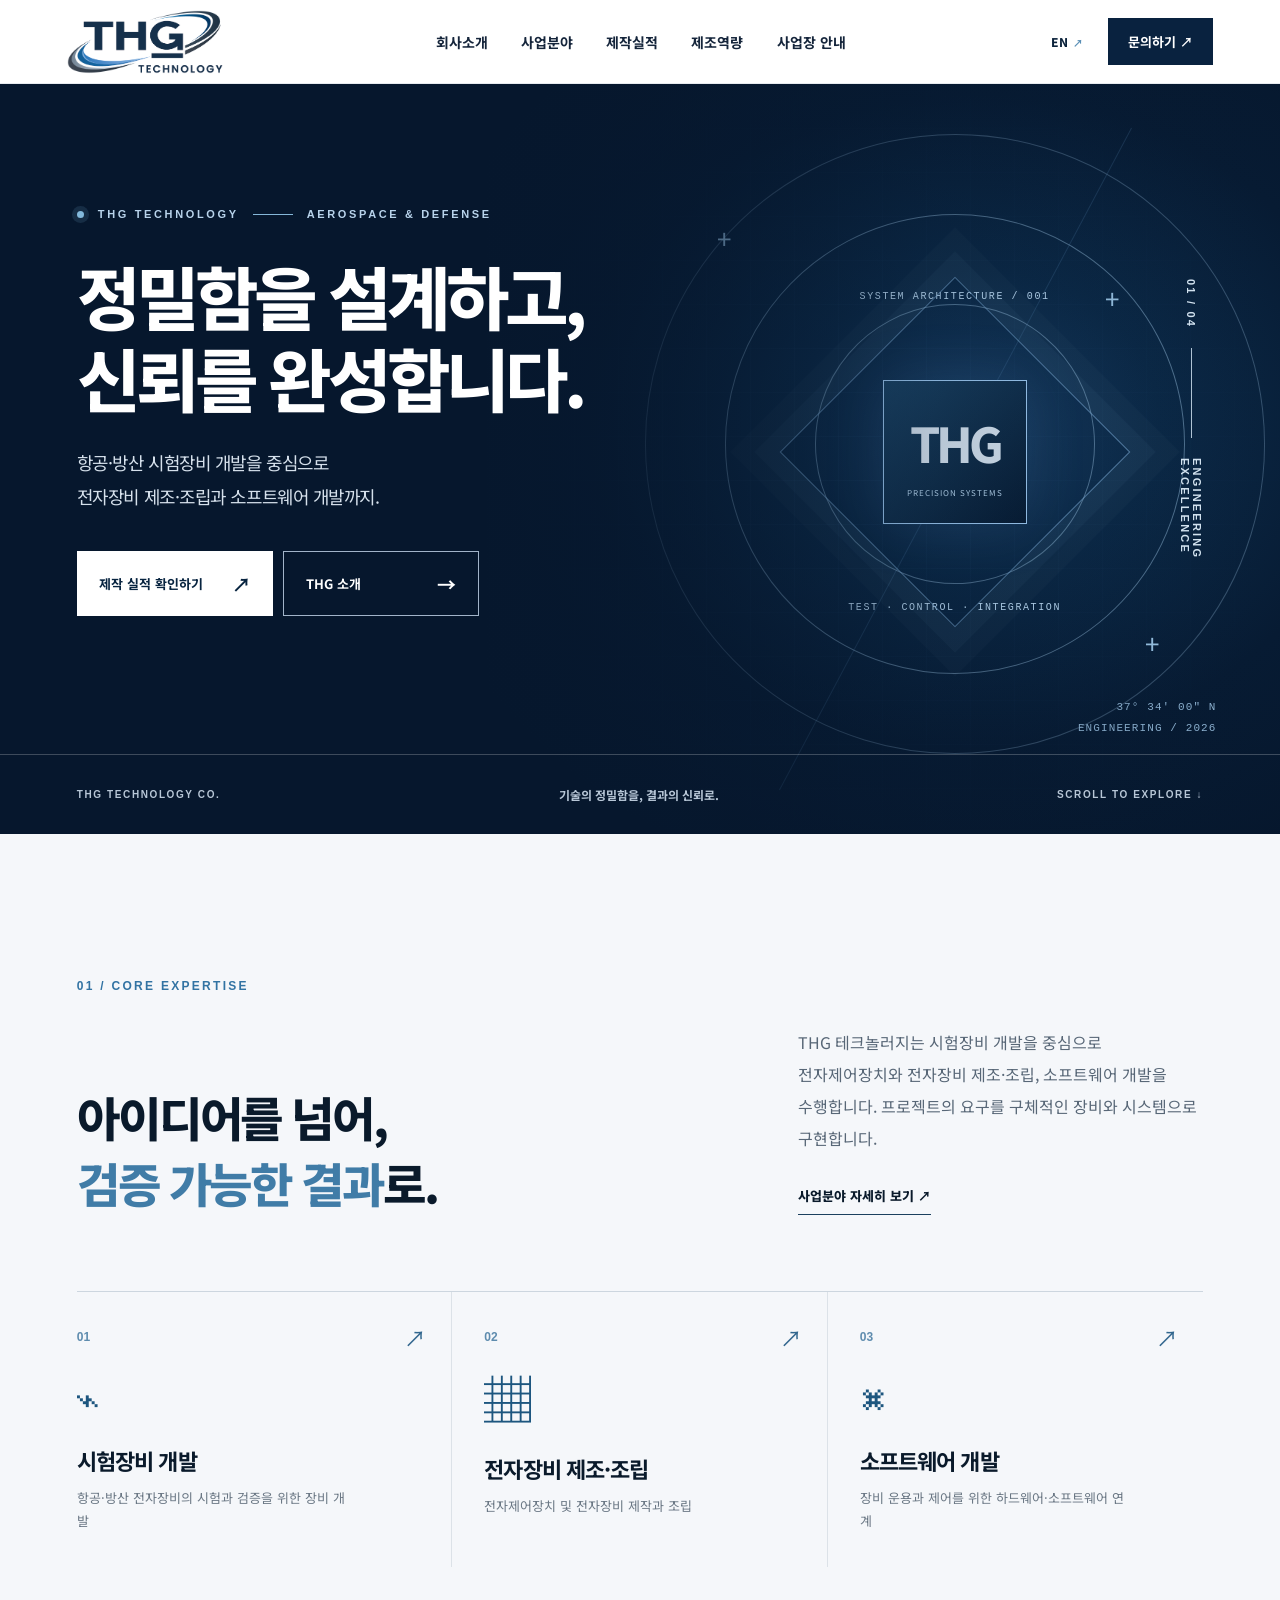
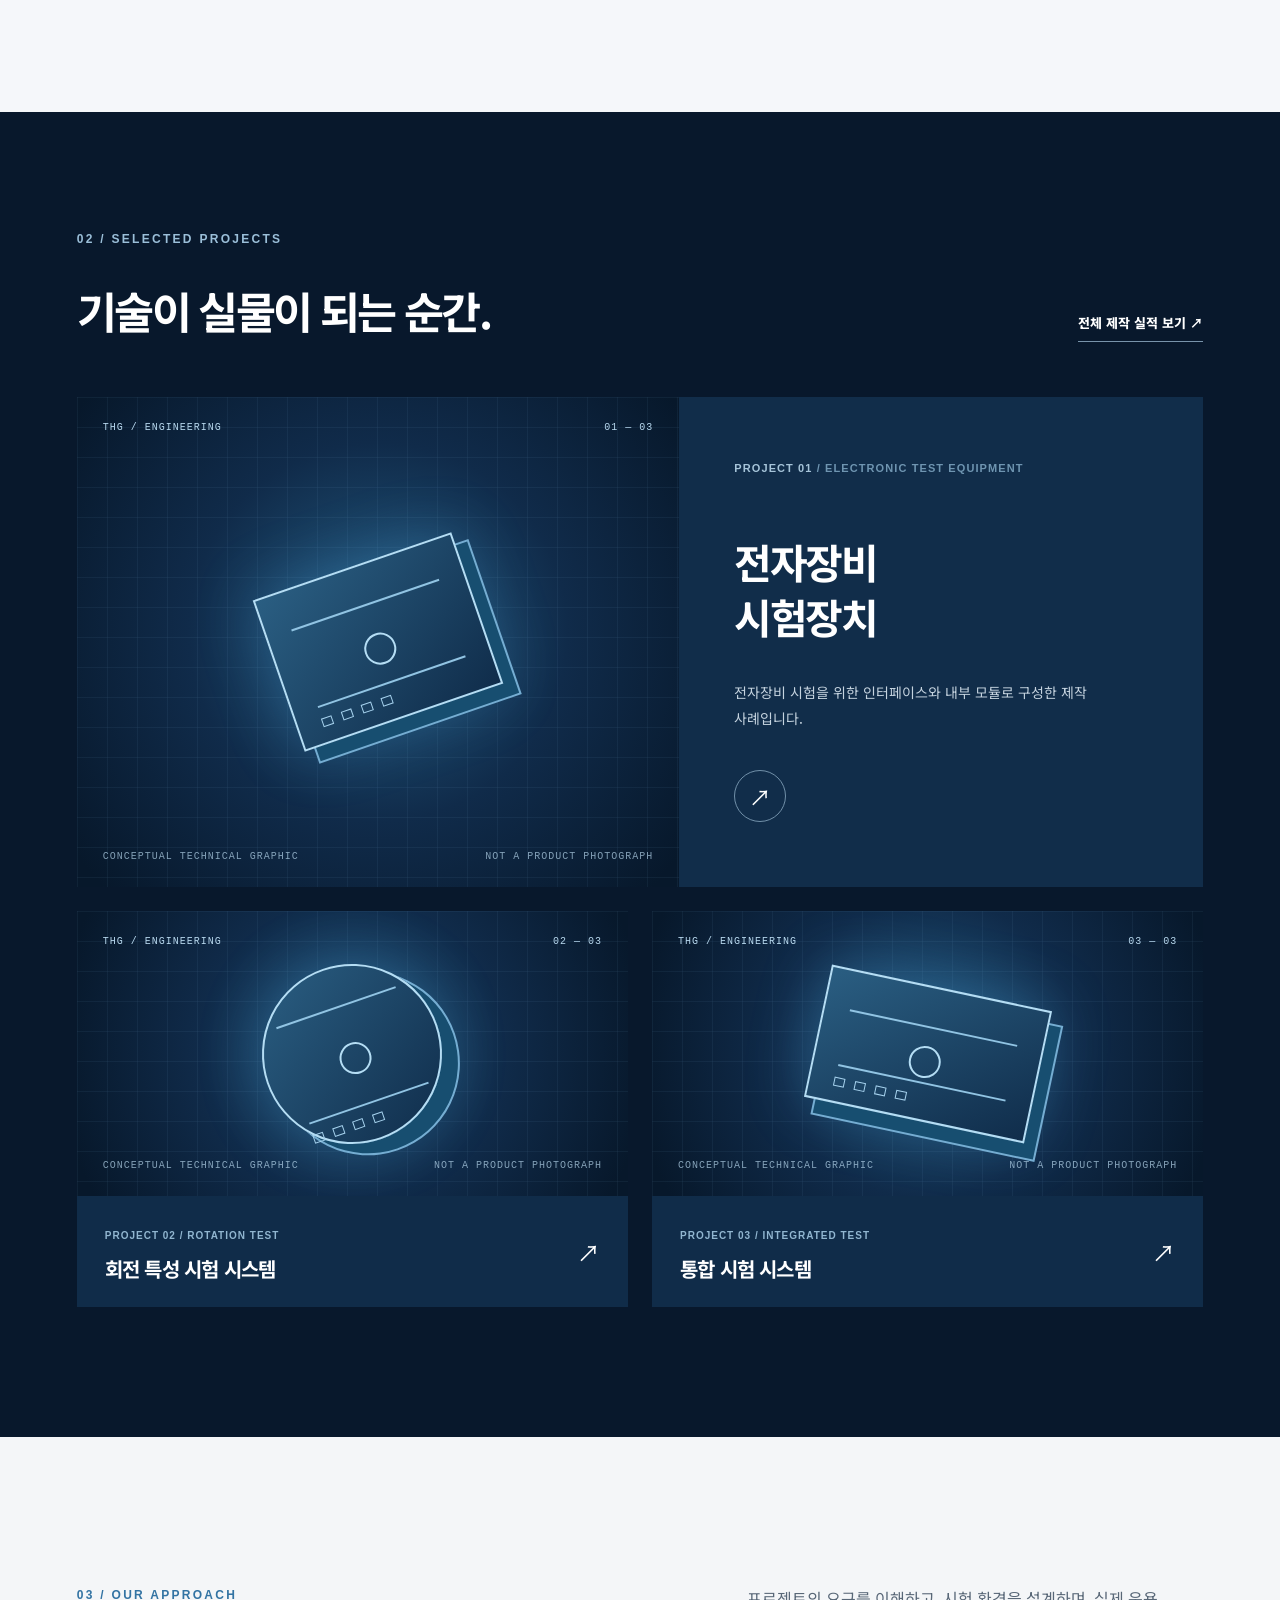
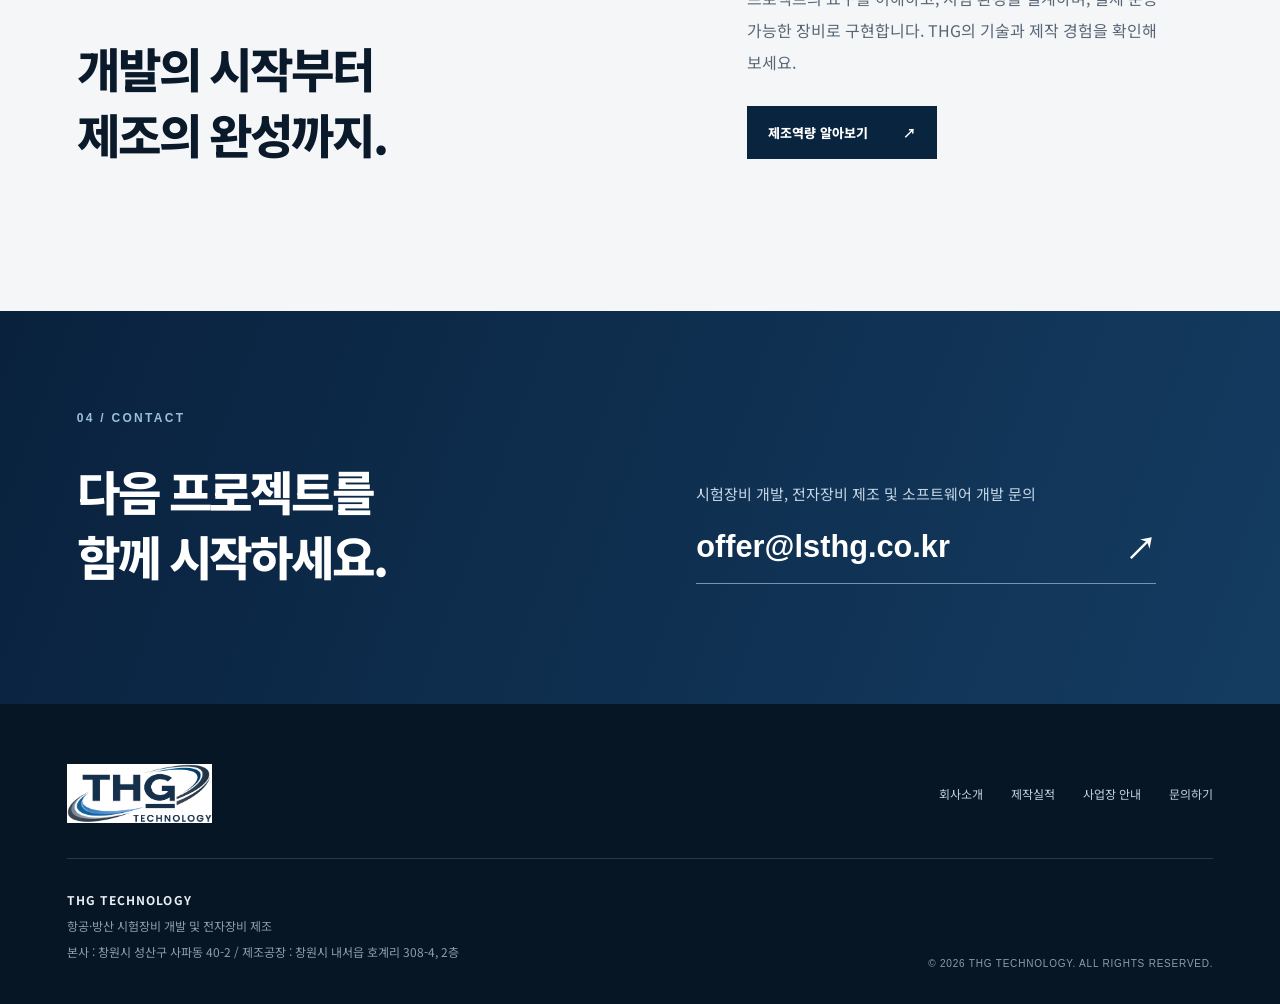
==== commit 973cf65f: "Add files via upload" ====
--- a/index.html
+++ b/index.html
@@ -1,25 +1,9 @@
-<!DOCTYPE html>
-
-<html lang="ko">
-<head>
-<meta charset="utf-8"/>
-<meta content="width=device-width, initial-scale=1" name="viewport"/>
-<title>항공·방산 시험장비 개발 및 제조 | THG 테크놀러지</title>
-<meta content="THG 테크놀러지의 항공·방산 시험장비 개발 및 제조 안내" name="description"/>
-<link href="favicon.png" rel="icon" type="image/png"/>
-<link href="assets/css/fonts.css" rel="stylesheet"/>
-<link href="assets/css/styles.css" rel="stylesheet"/>
-<link href="assets/css/corporate-preview.css" rel="stylesheet"/>
-<script defer="" src="assets/js/main.js"></script>
-<link href="assets/css/redesign-v2.css" rel="stylesheet"/></head>
-<body>
-<header><a aria-label="THG 홈" class="brand" href="index.html"><img alt="THG 로고" class="brand-logo" src="favicon.png"/></a><nav id="navigation"><a href="company.html">회사소개</a><a href="business.html">사업분야</a><a href="products.html">제품소개</a><a href="manufacturing.html">제조역량</a><a href="locations.html">사업장 안내</a><a class="navcontact" href="contact.html">문의하기 ↗</a></nav><button aria-controls="navigation" aria-expanded="false" aria-label="메뉴 열기" class="mobile-toggle">☰</button></header>
-<main>
-<div class="v2-hero"><div class="v2-hero-inner"><div class="v2-hero-content"><div class="v2-overline"><span class="v2-line"></span> THG TECHNOLOGY / AEROSPACE &amp; DEFENSE</div><h1>정밀함을 설계하고,<br/>신뢰를 완성합니다.</h1><p>항공·방산 시험장비 개발과 전자장비 제조.<br/>THG는 개발의 요구를 실물의 완성도로 연결합니다.</p><div class="v2-hero-actions"><a class="v2-primary" href="products.html">제작 실적 살펴보기 <span>↗</span></a><a class="v2-secondary" href="company.html">회사소개 <span>→</span></a></div></div><div aria-label="항공·방산 분야를 표현한 THG 브랜드 이미지" class="v2-hero-image" role="img"><span class="v2-image-caption">THG TECHNOLOGY <em>—</em> ENGINEERING EXCELLENCE</span></div></div><div class="v2-hero-bottom"><span>PRECISION IN EVERY CONNECTION</span><span>HARDWARE · SOFTWARE · MANUFACTURING</span><span>01 / 03</span></div></div>
-<div class="v2-capabilities"><div class="v2-capabilities-inner"><div class="v2-capability"><span class="v2-cap-num">01 / CORE EXPERTISE</span><strong>TEST EQUIPMENT</strong><span>시험장비 개발</span></div><div class="v2-capability"><span class="v2-cap-num">02 / CORE EXPERTISE</span><strong>ELECTRONICS</strong><span>전자장비 제조·조립</span></div><div class="v2-capability"><span class="v2-cap-num">03 / CORE EXPERTISE</span><strong>SOFTWARE</strong><span>장비 운용·제어 개발</span></div></div></div>
-<section class="home-products v2-products"><div class="sectionhead"><div><div class="label v2-label">SELECTED PROJECTS</div><h2>기술이 실물이 되는 순간.</h2></div><a href="products.html">개발·제작 실적 전체 보기 ↗</a></div><div class="product-grid"><a class="product-card" href="product-1.html"><div class="product-photo"><img alt="THG 제작 전자장비 시험장치" decoding="async" loading="lazy" src="assets/electronic-test-clean.png"/></div><div class="product-body"><small>ELECTRONIC TEST EQUIPMENT</small><h3>전자장비 시험장치</h3><p>전자장비 시험을 위한 인터페이스와 내부 모듈로 구성한 제작 사례입니다.</p><span class="more">상세보기 ↗</span></div></a><a class="product-card" href="product-2.html"><div class="product-photo"><img alt="THG 제작 회전 특성 시험 시스템" decoding="async" loading="lazy" src="assets/rotation-test-clean.png"/></div><div class="product-body"><small>ROTATION TEST SYSTEM</small><h3>회전 특성 시험 시스템</h3><p>시험 콘솔과 회전 시험장치를 연결하여 회전 특성을 시험하는 시스템입니다.</p><span class="more">상세보기 ↗</span></div></a><a class="product-card" href="product-3.html"><div class="product-photo"><img alt="THG 제작 통합 시험 시스템" decoding="async" loading="lazy" src="assets/integrated-test.png"/></div><div class="product-body"><small>INTEGRATED TEST SYSTEM</small><h3>통합 시험 시스템</h3><p>다양한 계측장비와 운용 화면을 하나의 시험 환경으로 구성한 시스템입니다.</p><span class="more">상세보기 ↗</span></div></a></div></section>
-<section class="home-about v2-about"><div><div class="label v2-label">ENGINEERING TO MANUFACTURING</div><h2>개발의 시작부터<br/>제조의 완성까지.</h2><p class="body">THG 테크놀러지는 시험장비 개발을 중심으로 전자제어장치와 전자장비 제조·조립, 소프트웨어 개발을 수행합니다. 별도의 본사와 제조공장을 기반으로 프로젝트의 요구를 구체화합니다.</p><a class="back" href="company.html">THG 소개 ↗</a></div><figure class="editorial-image"><img alt="THG가 제작한 시험 콘솔과 회전 시험장치" decoding="async" loading="lazy" src="assets/rotation-test-clean.png"/><figcaption>THG PROJECT / 시험 콘솔 및 회전 시험장치</figcaption></figure></section>
-<section class="home-business v2-business"><div><div class="label v2-label">OUR EXPERTISE</div><h2>함께 연결되는<br/>세 가지 역량.</h2><a class="back" href="business.html">사업분야 자세히 보기 ↗</a></div><div class="business-list"><article><b>01</b><div><h3>시험장비 개발</h3><p>항공·방산 전자장비의 시험과 검증을 위한 장비 개발</p></div><span class="arrow">↗</span></article><article><b>02</b><div><h3>전자장비 제조·조립</h3><p>전자제어장치 및 전자장비 제작과 조립</p></div><span class="arrow">↗</span></article><article><b>03</b><div><h3>소프트웨어 개발</h3><p>장비 운용과 제어를 위한 하드웨어·소프트웨어 연계</p></div><span class="arrow">↗</span></article></div></section>
-<section class="contact v2-contact" id="contact"><div><div class="label v2-label">CONTACT THG</div><h2>다음 프로젝트를 함께 시작하세요.</h2><p>시험장비 개발, 전자장비 제조 및 소프트웨어 개발 문의</p></div><a href="mailto:offer@lsthg.co.kr">offer@lsthg.co.kr <span>↗</span></a></section>
-</main><footer><div><a class="brand" href="index.html"><img alt="THG 로고" src="favicon.png" style="width:78px;height:60px;object-fit:contain;object-position:left center"/></a><p>THG 테크놀러지 | 항공·방산 시험장비 개발 및 전자장비 제조</p><p>본사 : 창원시 성산구 사파동 40-2<br/>제조공장 : 창원시 내서읍 호계리 308-4, 2층</p></div><div><div class="footnav"><a href="company.html">회사소개</a><a href="products.html">제품소개</a><a href="contact.html">문의하기</a></div><a href="mailto:offer@lsthg.co.kr">offer@lsthg.co.kr</a><p>© 2026 THG Technology. All rights reserved.</p></div></footer>
-</body></html>
+<!-- THG v4 concept: no company photography on homepage; illustrative engineering visuals are conceptual. --><!DOCTYPE html>
+<html lang="ko"><head><meta charset="utf-8"/><meta content="width=device-width, initial-scale=1" name="viewport"/><meta content="#07182b" name="theme-color"/><meta content="THG Technology — 항공·방산 시험장비 개발, 전자장비 제조·조립 및 소프트웨어 개발" name="description"/><title>THG Technology | Engineering for Reliability</title><link href="favicon.png" rel="icon"/><link href="assets/css/fonts.css" rel="stylesheet"/><link href="assets/css/premium-v3.css" rel="stylesheet"/><script defer="" src="assets/js/premium-v3.js"></script><link href="assets/css/technical-v4.css" rel="stylesheet"/></head><body>
+<header class="site-header"><a aria-label="THG Technology home" class="logo" href="index.html"><img alt="THG Technology" src="thg-logo.png"/></a><nav aria-label="Main navigation" class="desktop-nav"><a data-en="Company" data-ko="회사소개" href="company.html">회사소개</a><a data-en="Business" data-ko="사업분야" href="business.html">사업분야</a><a data-en="Projects" data-ko="제작실적" href="products.html">제작실적</a><a data-en="Capabilities" data-ko="제조역량" href="manufacturing.html">제조역량</a><a data-en="Locations" data-ko="사업장 안내" href="locations.html">사업장 안내</a></nav><div class="head-actions"><button aria-label="Switch language" class="lang" id="langSwitch">EN <span>↗</span></button><a class="head-contact" data-en="Contact ↗" data-ko="문의하기 ↗" href="contact.html">문의하기 ↗</a><button aria-expanded="false" aria-label="메뉴 열기" class="menu-button" id="menuToggle">☰</button></div></header>
+<main><section class="hero"><div aria-hidden="true" class="hero-technical"><div class="technical-orbit orbit-one"></div><div class="technical-orbit orbit-two"></div><div class="technical-orbit orbit-three"></div><div class="technical-axis"></div><div class="technical-cross cross-a">+</div><div class="technical-cross cross-b">+</div><div class="technical-cross cross-c">+</div><div class="technical-core"><span class="core-label">SYSTEM ARCHITECTURE / 001</span><div class="core-outline"><div class="core-chip"><span>THG</span><small>PRECISION SYSTEMS</small></div></div><div class="core-foot">TEST · CONTROL · INTEGRATION</div></div><div class="technical-coord">37° 34′ 00″ N<br/>ENGINEERING / 2026</div></div><div class="hero-shade"></div><div class="hero-grid"><div class="hero-copy"><div class="eyebrow"><span class="pulse"></span> THG TECHNOLOGY <span class="rule"></span> AEROSPACE &amp; DEFENSE</div><h1 data-en="Engineering precision.&lt;br&gt;Delivering reliability." data-ko="정밀함을 설계하고,&lt;br&gt;신뢰를 완성합니다.">정밀함을 설계하고,<br/>신뢰를 완성합니다.</h1><p class="hero-description" data-en="From aerospace and defense test equipment&lt;br&gt;to electronics manufacturing and software development." data-ko="항공·방산 시험장비 개발을 중심으로&lt;br&gt;전자장비 제조·조립과 소프트웨어 개발까지.">항공·방산 시험장비 개발을 중심으로<br/>전자장비 제조·조립과 소프트웨어 개발까지.</p><div class="hero-actions"><a class="btn btn-light" href="products.html"><span data-en="Explore projects" data-ko="제작 실적 확인하기">제작 실적 확인하기</span><span>↗</span></a><a class="btn btn-outline" href="company.html"><span data-en="About THG" data-ko="THG 소개">THG 소개</span><span>→</span></a></div></div><div class="hero-aside"><span>01 / 04</span><div class="vertical-rule"></div><span>ENGINEERING<br/>EXCELLENCE</span></div></div><div class="hero-bottom"><span>THG TECHNOLOGY CO.</span><span data-en="Precision in engineering. Confidence in results." data-ko="기술의 정밀함을, 결과의 신뢰로.">기술의 정밀함을, 결과의 신뢰로.</span><a href="#expertise">SCROLL TO EXPLORE ↓</a></div></section>
+<section class="intro section-wrap" id="expertise"><div class="section-kicker">01 / CORE EXPERTISE</div><div class="intro-layout"><h2 data-en="Beyond concepts.&lt;br&gt;&lt;em&gt;Built for validation.&lt;/em&gt;" data-ko="아이디어를 넘어,&lt;br&gt;&lt;em&gt;검증 가능한 결과&lt;/em&gt;로.">아이디어를 넘어,<br/><em>검증 가능한 결과</em>로.</h2><div class="intro-side"><p data-en="THG Technology develops test equipment, manufactures and assembles electronic devices, and builds software—turning project requirements into working equipment and systems." data-ko="THG 테크놀러지는 시험장비 개발을 중심으로 전자제어장치와 전자장비 제조·조립, 소프트웨어 개발을 수행합니다. 프로젝트의 요구를 구체적인 장비와 시스템으로 구현합니다.">THG 테크놀러지는 시험장비 개발을 중심으로 전자제어장치와 전자장비 제조·조립, 소프트웨어 개발을 수행합니다. 프로젝트의 요구를 구체적인 장비와 시스템으로 구현합니다.</p><a class="text-link" href="business.html"><span data-en="Discover our expertise" data-ko="사업분야 자세히 보기">사업분야 자세히 보기</span> ↗</a></div></div><div class="expertise-grid"><a class="expertise-item" href="business.html"><span class="item-no">01</span><span class="expertise-icon">⌁</span><h3 data-en="Test Equipment" data-ko="시험장비 개발">시험장비 개발</h3><p data-en="Test and verification equipment for aerospace and defense electronics" data-ko="항공·방산 전자장비의 시험과 검증을 위한 장비 개발">항공·방산 전자장비의 시험과 검증을 위한 장비 개발</p><span class="item-arrow">↗</span></a><a class="expertise-item" href="manufacturing.html"><span class="item-no">02</span><span class="expertise-icon">▦</span><h3 data-en="Electronics Manufacturing" data-ko="전자장비 제조·조립">전자장비 제조·조립</h3><p data-en="Manufacturing and assembly of electronic equipment and controllers" data-ko="전자제어장치 및 전자장비 제작과 조립">전자제어장치 및 전자장비 제작과 조립</p><span class="item-arrow">↗</span></a><a class="expertise-item" href="business.html"><span class="item-no">03</span><span class="expertise-icon">⌘</span><h3 data-en="Software Development" data-ko="소프트웨어 개발">소프트웨어 개발</h3><p data-en="Integrated hardware and software for equipment operation and control" data-ko="장비 운용과 제어를 위한 하드웨어·소프트웨어 연계">장비 운용과 제어를 위한 하드웨어·소프트웨어 연계</p><span class="item-arrow">↗</span></a></div></section>
+<section class="projects"><div class="section-wrap"><div class="projects-head"><div><div class="section-kicker light">02 / SELECTED PROJECTS</div><h2 data-en="Where engineering becomes reality." data-ko="기술이 실물이 되는 순간.">기술이 실물이 되는 순간.</h2></div><a class="text-link light-link" href="products.html"><span data-en="View all projects" data-ko="전체 제작 실적 보기">전체 제작 실적 보기</span> ↗</a></div><div class="project-feature"><a class="feature-image" href="product-1.html"><div aria-hidden="true" class="tech-card-art art-1"><div class="art-top"><span>THG / ENGINEERING</span><span>01 — 03</span></div><div class="art-device"><span class="art-inner"></span><span class="art-port p1"></span><span class="art-port p2"></span><span class="art-port p3"></span><span class="art-port p4"></span></div><div class="art-bottom">CONCEPTUAL TECHNICAL GRAPHIC <span>NOT A PRODUCT PHOTOGRAPH</span></div></div></a><div class="feature-text"><span class="project-index">PROJECT 01 <span> / ELECTRONIC TEST EQUIPMENT</span></span><h3 data-en="Electronic&lt;br&gt;Test Equipment" data-ko="전자장비&lt;br&gt;시험장치">전자장비<br/>시험장치</h3><p data-en="A test equipment project comprising electronic interfaces and internal modules." data-ko="전자장비 시험을 위한 인터페이스와 내부 모듈로 구성한 제작 사례입니다.">전자장비 시험을 위한 인터페이스와 내부 모듈로 구성한 제작 사례입니다.</p><a aria-label="전자장비 시험장치 상세보기" class="circle-link" href="product-1.html">↗</a></div></div><div class="project-pair"><a class="project-small" href="product-2.html"><div class="small-img"><div aria-hidden="true" class="tech-card-art art-2"><div class="art-top"><span>THG / ENGINEERING</span><span>02 — 03</span></div><div class="art-device"><span class="art-inner"></span><span class="art-port p1"></span><span class="art-port p2"></span><span class="art-port p3"></span><span class="art-port p4"></span></div><div class="art-bottom">CONCEPTUAL TECHNICAL GRAPHIC <span>NOT A PRODUCT PHOTOGRAPH</span></div></div></div><div class="small-caption"><div><span>PROJECT 02 / ROTATION TEST</span><h3 data-en="Rotation Test System" data-ko="회전 특성 시험 시스템">회전 특성 시험 시스템</h3></div><b>↗</b></div></a><a class="project-small" href="product-3.html"><div class="small-img"><div aria-hidden="true" class="tech-card-art art-3"><div class="art-top"><span>THG / ENGINEERING</span><span>03 — 03</span></div><div class="art-device"><span class="art-inner"></span><span class="art-port p1"></span><span class="art-port p2"></span><span class="art-port p3"></span><span class="art-port p4"></span></div><div class="art-bottom">CONCEPTUAL TECHNICAL GRAPHIC <span>NOT A PRODUCT PHOTOGRAPH</span></div></div></div><div class="small-caption"><div><span>PROJECT 03 / INTEGRATED TEST</span><h3 data-en="Integrated Test System" data-ko="통합 시험 시스템">통합 시험 시스템</h3></div><b>↗</b></div></a></div></div></section>
+<section class="statement"><div class="section-wrap statement-grid"><div><div class="section-kicker">03 / OUR APPROACH</div><h2 data-en="From development&lt;br&gt;to manufacturing." data-ko="개발의 시작부터&lt;br&gt;제조의 완성까지.">개발의 시작부터<br/>제조의 완성까지.</h2></div><div><p data-en="We translate project requirements into test environments and operational equipment. Explore THG's engineering and manufacturing capabilities." data-ko="프로젝트의 요구를 이해하고, 시험 환경을 설계하며, 실제 운용 가능한 장비로 구현합니다. THG의 기술과 제작 경험을 확인해 보세요.">프로젝트의 요구를 이해하고, 시험 환경을 설계하며, 실제 운용 가능한 장비로 구현합니다. THG의 기술과 제작 경험을 확인해 보세요.</p><a class="dark-button" href="manufacturing.html"><span data-en="Our capabilities" data-ko="제조역량 알아보기">제조역량 알아보기</span> ↗</a></div></div></section>
+<section class="contact-band"><div class="section-wrap contact-grid"><div><div class="section-kicker light">04 / CONTACT</div><h2 data-en="Let's build the&lt;br&gt;next project." data-ko="다음 프로젝트를&lt;br&gt;함께 시작하세요.">다음 프로젝트를<br/>함께 시작하세요.</h2></div><div><p data-en="Inquiries about test equipment, electronics manufacturing, and software development" data-ko="시험장비 개발, 전자장비 제조 및 소프트웨어 개발 문의">시험장비 개발, 전자장비 제조 및 소프트웨어 개발 문의</p><a href="mailto:offer@lsthg.co.kr">offer@lsthg.co.kr <span>↗</span></a></div></div></section></main>
+<footer><div class="footer-top"><a class="footer-logo" href="index.html"><img alt="THG Technology" src="thg-logo.png"/></a><div class="footer-links"><a data-en="Company" data-ko="회사소개" href="company.html">회사소개</a><a data-en="Projects" data-ko="제작실적" href="products.html">제작실적</a><a data-en="Locations" data-ko="사업장 안내" href="locations.html">사업장 안내</a><a data-en="Contact" data-ko="문의하기" href="contact.html">문의하기</a></div></div><div class="footer-bottom"><div><strong>THG TECHNOLOGY</strong><p data-en="Aerospace &amp; defense test equipment and electronics manufacturing" data-ko="항공·방산 시험장비 개발 및 전자장비 제조">항공·방산 시험장비 개발 및 전자장비 제조</p><p data-en="Head office: Sapa-dong 40-2, Seongsan-gu, Changwon / Factory: 2F, Hogye-ri 308-4, Naeseo-eup, Changwon" data-ko="본사 : 창원시 성산구 사파동 40-2 / 제조공장 : 창원시 내서읍 호계리 308-4, 2층">본사 : 창원시 성산구 사파동 40-2 / 제조공장 : 창원시 내서읍 호계리 308-4, 2층</p></div><span>© 2026 THG TECHNOLOGY. ALL RIGHTS RESERVED.</span></div></footer></body></html>
--- a/assets/css/premium-v3.css
+++ b/assets/css/premium-v3.css
@@ -0,0 +1 @@
+*{box-sizing:border-box}html{scroll-behavior:smooth}body{margin:0;color:#0a1a2b;background:#f6f8fa;font-family:"Noto Sans KR",Arial,sans-serif;-webkit-font-smoothing:antialiased}a{color:inherit;text-decoration:none}button{font:inherit}img{max-width:100%;display:block}.site-header{height:84px;display:flex;align-items:center;justify-content:space-between;padding:0 max(5.2vw,26px);background:#fff;position:relative;z-index:10;border-bottom:1px solid #e7ebef}.logo img{width:170px;max-height:64px;object-fit:contain;object-position:left}.desktop-nav{display:flex;align-items:center;gap:clamp(20px,2.6vw,49px)}.desktop-nav a{font-size:14px;font-weight:700;white-space:nowrap;color:#15253b;transition:color .2s}.desktop-nav a:hover{color:#337bb6}.head-actions{display:flex;align-items:center;gap:18px}.lang{border:0;background:transparent;color:#0b223b;cursor:pointer;font-size:12px;font-weight:800;letter-spacing:.1em}.lang span{font-size:10px;color:#588eb5}.head-contact{background:#09223f;color:white;padding:14px 20px;font-size:13px;font-weight:700}.menu-button{display:none;border:0;background:none;font-size:25px;color:#0b223b}.hero{min-height:670px;height:min(78vh,820px);position:relative;background:#06162b;color:white;overflow:hidden}.hero-photo{position:absolute;inset:0;background-image:url('../brand-hero.png');background-size:cover;background-position:center 45%;transform:scale(1.015)}.hero-shade{position:absolute;inset:0;background:linear-gradient(90deg,rgba(3,18,38,.97) 0%,rgba(5,23,47,.88) 32%,rgba(5,23,47,.36) 69%,rgba(5,23,47,.12) 100%),linear-gradient(0deg,rgba(2,15,31,.52),transparent 30%)}.hero-grid{position:relative;max-width:1550px;margin:auto;padding:0 6%;height:calc(100% - 80px);display:flex;justify-content:space-between;align-items:center}.hero-copy{max-width:850px;margin-top:-14px}.eyebrow{font:700 11px Arial,sans-serif;letter-spacing:.24em;color:#b8d3eb;display:flex;align-items:center;gap:14px;margin-bottom:35px}.pulse{height:7px;width:7px;background:#83b9dc;border-radius:50%;box-shadow:0 0 0 5px #83b9dc22}.rule{width:40px;height:1px;background:#85b7d8}.hero h1{font-size:clamp(40px,4.6vw,75px);line-height:1.38;letter-spacing:-.065em;font-weight:800;margin:0 0 26px}.hero-description{font-size:clamp(15px,1.25vw,19px);line-height:1.9;color:#d5e0eb;letter-spacing:-.025em}.hero-actions{display:flex;gap:10px;margin-top:38px}.btn{min-width:196px;padding:18px 22px;display:inline-flex;justify-content:space-between;align-items:center;font-weight:700;font-size:13px}.btn-light{background:white;color:#082440}.btn-outline{border:1px solid #a2b4c9;color:white}.btn span:last-child{font-size:19px}.hero-aside{align-self:center;display:flex;align-items:center;gap:20px;writing-mode:vertical-rl;font:700 11px Arial;letter-spacing:.2em;color:#d2e2ef}.vertical-rule{height:90px;width:1px;background:#afc3d4}.hero-bottom{position:relative;max-width:1550px;height:80px;margin:auto;padding:0 6%;display:flex;align-items:center;justify-content:space-between;border-top:1px solid #ffffff38;font:700 10px Arial,sans-serif;letter-spacing:.16em;color:#b7c6d6}.hero-bottom span:nth-child(2){font-family:"Noto Sans KR";font-size:12px;letter-spacing:0}.section-wrap{max-width:1430px;margin:auto;padding-left:6%;padding-right:6%}.intro{padding-top:125px;padding-bottom:135px}.section-kicker{font:800 12px Arial,sans-serif;letter-spacing:.19em;color:#3273a3;margin-bottom:33px}.intro-layout{display:grid;grid-template-columns:1.2fr .8fr;gap:10%;align-items:end}.intro h2,.statement h2,.contact-band h2{font-size:clamp(34px,3.7vw,60px);line-height:1.38;letter-spacing:-.065em;margin:0;font-weight:800}.intro h2 em{font-style:normal;color:#407ca7}.intro-side p,.statement-grid p{font-size:16px;line-height:2;color:#586777;word-break:keep-all;margin:0 0 28px}.text-link{font-weight:800;font-size:13px;border-bottom:1px solid #1b405e;padding-bottom:9px;display:inline-block}.expertise-grid{display:grid;grid-template-columns:repeat(3,1fr);border-top:1px solid #cdd6df;margin-top:76px}.expertise-item{position:relative;min-height:275px;padding:30px 32px 30px 0;border-right:1px solid #dce2e8;transition:background .2s}.expertise-item+.expertise-item{padding-left:32px}.expertise-item:last-child{border-right:0}.expertise-item:hover{background:#edf2f6}.item-no{font:700 12px Arial;color:#5e8cae}.expertise-icon{display:block;font:400 47px Arial;color:#1d567f;margin:23px 0 20px}.expertise-item h3{font-size:22px;letter-spacing:-.04em;margin:0 0 10px}.expertise-item p{font-size:13px;line-height:1.8;color:#6a7784;margin:0;max-width:270px}.item-arrow{position:absolute;right:25px;top:29px;font-size:22px;color:#32678e}.projects{background:#081c33;color:#fff;padding:120px 0 130px}.section-kicker.light{color:#9bbfd9}.projects-head{display:flex;justify-content:space-between;align-items:end;margin-bottom:55px;gap:25px}.projects h2{font-size:clamp(31px,3.4vw,54px);letter-spacing:-.06em;margin:0}.light-link{border-color:#7893aa;color:#fff;white-space:nowrap}.project-feature{display:grid;grid-template-columns:1.3fr .7fr;min-height:490px;background:#112d4a}.feature-image{min-height:490px;overflow:hidden;background:#d7e0e7}.feature-image img{height:100%;width:100%;object-fit:cover;transition:transform .6s}.feature-image:hover img,.project-small:hover img{transform:scale(1.045)}.feature-text{padding:65px 55px;display:flex;flex-direction:column;align-items:flex-start}.project-index{font:700 11px Arial;letter-spacing:.1em;color:#a6c4d9}.project-index span{color:#6f95b1}.feature-text h3{font-size:clamp(32px,3.2vw,52px);line-height:1.35;letter-spacing:-.06em;margin:60px 0 20px}.feature-text p{color:#c5d3df;line-height:1.9;font-size:14px;word-break:keep-all}.circle-link{width:52px;height:52px;border:1px solid #7190a9;border-radius:50%;display:flex;align-items:center;justify-content:center;margin-top:auto;font-size:22px}.project-pair{display:grid;grid-template-columns:1fr 1fr;gap:24px;margin-top:24px}.project-small{background:#102c49;display:block}.small-img{height:285px;overflow:hidden;background:#dce4eb}.small-img img{width:100%;height:100%;object-fit:cover;transition:transform .6s}.small-caption{padding:24px 28px;display:flex;justify-content:space-between;align-items:center}.small-caption span{font:700 10px Arial;color:#91b6d0;letter-spacing:.1em}.small-caption h3{font-size:20px;margin:10px 0 0;letter-spacing:-.04em}.small-caption b{font-size:23px;font-weight:400}.statement{padding:145px 0;background:#f4f6f8}.statement-grid{display:grid;grid-template-columns:1.1fr .9fr;gap:10%;align-items:end}.statement-grid>div:last-child{padding-bottom:7px}.dark-button{display:inline-flex;align-items:center;justify-content:space-between;gap:35px;background:#09243f;color:#fff;padding:17px 21px;font-size:13px;font-weight:800}.contact-band{background:linear-gradient(110deg,#09213d,#143c61);color:#fff;padding:100px 0 115px}.contact-grid{display:grid;grid-template-columns:1fr 1fr;gap:10%;align-items:end}.contact-grid>div:last-child{padding-bottom:5px}.contact-grid p{color:#c4d6e6;font-size:15px;margin:0 0 25px}.contact-grid a{font:600 clamp(19px,2.4vw,32px) Arial;border-bottom:1px solid #7694b0;padding-bottom:12px;display:flex;justify-content:space-between;max-width:460px}footer{background:#071625;color:#c4cfda;padding:60px max(5.2vw,26px) 35px}.footer-top{display:flex;justify-content:space-between;align-items:center;border-bottom:1px solid #ffffff25;padding-bottom:35px}.footer-logo img{width:145px;max-height:80px;object-fit:contain}.footer-links{display:flex;gap:28px;font-size:12px}.footer-bottom{display:flex;justify-content:space-between;gap:30px;padding-top:32px;font-size:12px;color:#8f9cab}.footer-bottom strong{color:#e7eff7;letter-spacing:.09em}.footer-bottom p{margin:9px 0}.footer-bottom>span{font:10px Arial;align-self:end;letter-spacing:.08em}@media(max-width:1050px){.desktop-nav{gap:14px}.desktop-nav a{font-size:12px}.logo img{width:135px}.head-contact{padding:12px}.hero-aside{display:none}.feature-text{padding:45px 35px}}@media(max-width:760px){.site-header{height:70px;padding:0 20px}.logo img{width:125px}.menu-button{display:block}.head-contact{display:none}.desktop-nav{display:none;position:absolute;top:70px;left:0;right:0;background:#fff;padding:15px 22px 25px;box-shadow:0 16px 24px #001c3220;flex-direction:column;align-items:stretch;gap:0}.desktop-nav.open{display:flex}.desktop-nav a{padding:14px 0;border-bottom:1px solid #e6ebef;font-size:15px}.hero{min-height:630px;height:82vh}.hero-photo{background-position:64% center}.hero-shade{background:linear-gradient(90deg,#04182de8,#04182d91),linear-gradient(0deg,#04182db8,transparent)}.hero-grid{padding:0 7%;height:calc(100% - 65px)}.hero h1{font-size:clamp(36px,8vw,52px)}.eyebrow{font-size:9px;gap:8px;letter-spacing:.1em}.rule{width:15px}.hero-description{font-size:14px}.hero-actions{flex-wrap:wrap}.btn{min-width:165px;padding:14px 16px}.hero-bottom{height:65px;padding:0 7%}.hero-bottom span:nth-child(2){display:none}.hero-bottom a{font-size:9px}.section-wrap{padding-left:7%;padding-right:7%}.intro{padding-top:85px;padding-bottom:80px}.intro-layout,.statement-grid,.contact-grid{grid-template-columns:1fr;gap:28px}.intro h2,.statement h2,.contact-band h2{font-size:37px}.expertise-grid{grid-template-columns:1fr;margin-top:50px}.expertise-item,.expertise-item+.expertise-item{padding:25px 10px;border-right:0;border-bottom:1px solid #dce2e8;min-height:220px}.expertise-icon{margin:15px 0;font-size:35px}.projects{padding:80px 0}.projects-head{align-items:start;flex-direction:column}.project-feature,.project-pair{grid-template-columns:1fr}.feature-image{min-height:260px;height:300px}.feature-text{min-height:340px;padding:30px}.feature-text h3{margin:35px 0 10px}.small-img{height:240px}.statement{padding:90px 0}.contact-band{padding:80px 0}.footer-top,.footer-bottom{flex-direction:column;align-items:start}.footer-links{flex-wrap:wrap;gap:18px}.footer-bottom>span{align-self:start}}
--- a/assets/css/technical-v4.css
+++ b/assets/css/technical-v4.css
@@ -0,0 +1,31 @@
+
+/* THG Concept V4 — editorial aerospace engineering direction, no photography */
+:root{--navy:#071529;--ink:#0a1930;--electric:#9cceff}
+html{scroll-behavior:smooth}
+body{background:#f5f7fa}
+.hero{background:#06172d!important;min-height:750px;isolation:isolate;overflow:hidden}
+.hero-photo{display:none!important}
+.hero-technical{position:absolute;inset:0 0 0 38%;z-index:0;overflow:hidden;background:radial-gradient(ellipse at 62% 45%,#173d63 0%,#0b2947 26%,#071b33 56%,#06172d 84%)}
+.hero-technical:before{content:"";position:absolute;inset:0;opacity:.28;background-image:linear-gradient(#77b7f522 1px,transparent 1px),linear-gradient(90deg,#77b7f522 1px,transparent 1px);background-size:44px 44px;mask-image:radial-gradient(ellipse at center,#000 10%,transparent 80%)}
+.hero-shade{background:linear-gradient(90deg,#06172d 0%,#06172df2 36%,#06172d33 73%,transparent)!important}
+.technical-orbit{position:absolute;top:48%;left:59%;width:620px;height:620px;transform:translate(-50%,-50%) rotate(-28deg);border:1px solid #b1d8f743;border-radius:50%}
+.orbit-two{width:460px;height:460px;border-color:#b1d8f76b}.orbit-three{width:280px;height:280px;border-color:#b1d8f76b}
+.technical-axis{position:absolute;left:59%;top:0;bottom:0;border-left:1px solid #8bcaff25;transform:rotate(28deg)}
+.technical-cross{position:absolute;color:#9cc7e8;font-size:26px;font-weight:200}.cross-a{top:18%;left:29%}.cross-b{top:72%;left:83%}.cross-c{top:26%;left:78%}
+.technical-core{position:absolute;top:49%;left:59%;transform:translate(-50%,-50%);width:310px;text-align:center;color:#c5e5ff;letter-spacing:.2em}
+.core-label,.core-foot{font:500 10px/1.5 monospace;letter-spacing:.16em}.core-label{display:block;margin-bottom:24px}.core-foot{margin-top:24px}
+.core-outline{width:248px;height:248px;margin:auto;display:grid;place-items:center;border:1px solid #8bbce899;transform:rotate(45deg);box-shadow:0 0 0 18px #b8ddff0a,0 0 0 35px #b8ddff06}
+.core-chip{width:144px;height:144px;display:flex;flex-direction:column;justify-content:center;align-items:center;background:linear-gradient(135deg,#1c476a,#071c34);border:1px solid #a7d5ff;transform:rotate(-45deg);box-shadow:0 0 60px #6ba8e326}
+.core-chip span{font-size:48px;font-weight:800;letter-spacing:-.08em;color:#e4f2ff}.core-chip small{font-size:8px;letter-spacing:.13em;margin-top:10px}
+.technical-coord{position:absolute;bottom:95px;right:8%;font:11px/1.9 monospace;color:#91b6d5;letter-spacing:.1em;text-align:right}
+.hero-grid,.hero-bottom{position:relative;z-index:2}.hero-copy{max-width:850px}.hero h1{font-size:clamp(48px,5.4vw,90px)!important;line-height:1.18!important;letter-spacing:-.07em!important}.hero-description{font-size:clamp(16px,1.4vw,21px)!important;line-height:1.9!important}.eyebrow{letter-spacing:.24em!important}
+.intro{padding-top:145px!important;padding-bottom:145px!important}.intro-layout h2{letter-spacing:-.065em}.projects{background:#08182c!important}.project-feature{display:grid;grid-template-columns:1.15fr 1fr}.feature-image,.small-img{overflow:hidden;position:relative;background:#0e2a48!important}
+.tech-card-art{height:100%;min-height:330px;width:100%;position:relative;overflow:hidden;background:radial-gradient(circle at 50% 48%,#235a80,#102b4a 48%,#07182b 95%);color:#b8d8ee}
+.tech-card-art:before{content:"";position:absolute;inset:0;opacity:.24;background-image:linear-gradient(#9ad1fa40 1px,transparent 1px),linear-gradient(90deg,#9ad1fa40 1px,transparent 1px);background-size:30px 30px}
+.art-top,.art-bottom{position:absolute;left:26px;right:26px;display:flex;justify-content:space-between;font:10px monospace;letter-spacing:.1em;z-index:2}.art-top{top:25px}.art-bottom{bottom:25px;opacity:.7}.art-device{position:absolute;top:50%;left:50%;width:210px;height:160px;transform:translate(-50%,-50%) rotate(-19deg);border:2px solid #b4ddf4;box-shadow:12px 14px 0 #174e70,12px 14px 0 2px #75add2,0 0 65px #4f9ed655;background:linear-gradient(145deg,#2a5e82,#102d4b)}
+.art-device:before,.art-device:after{content:"";position:absolute;left:25px;right:25px;height:2px;background:#91c4e3}.art-device:before{top:38px}.art-device:after{bottom:35px}
+.art-inner{position:absolute;left:42%;top:44%;width:32px;height:32px;border:2px solid #b4ddf4;border-radius:50%}.art-port{position:absolute;bottom:15px;width:11px;height:9px;border:1px solid #a6d2ee}.p1{left:24px}.p2{left:45px}.p3{left:66px}.p4{left:87px}
+.art-2 .art-device{border-radius:50%;width:180px;height:180px;transform:translate(-50%,-50%) rotate(-19deg)}.art-3 .art-device{width:225px;height:135px;transform:translate(-50%,-50%) rotate(12deg)}
+.feature-image img,.small-img img{display:none!important}.small-img .tech-card-art{min-height:280px}
+@media(max-width:850px){.hero{min-height:690px}.hero-technical{inset:0;opacity:.58}.hero-shade{background:linear-gradient(90deg,#06172de8,#06172da8)!important}.technical-core{left:75%;opacity:.45}.hero h1{font-size:clamp(44px,9vw,66px)!important}.project-feature{display:block}.feature-image{display:block;min-height:340px}.technical-coord{display:none}}
+@media(max-width:540px){.hero{min-height:690px}.hero-technical{opacity:.4}.hero h1{font-size:43px!important}.technical-core{left:85%;transform:translate(-50%,-50%) scale(.7)}.art-bottom span{display:none}.intro{padding-top:85px!important;padding-bottom:85px!important}}
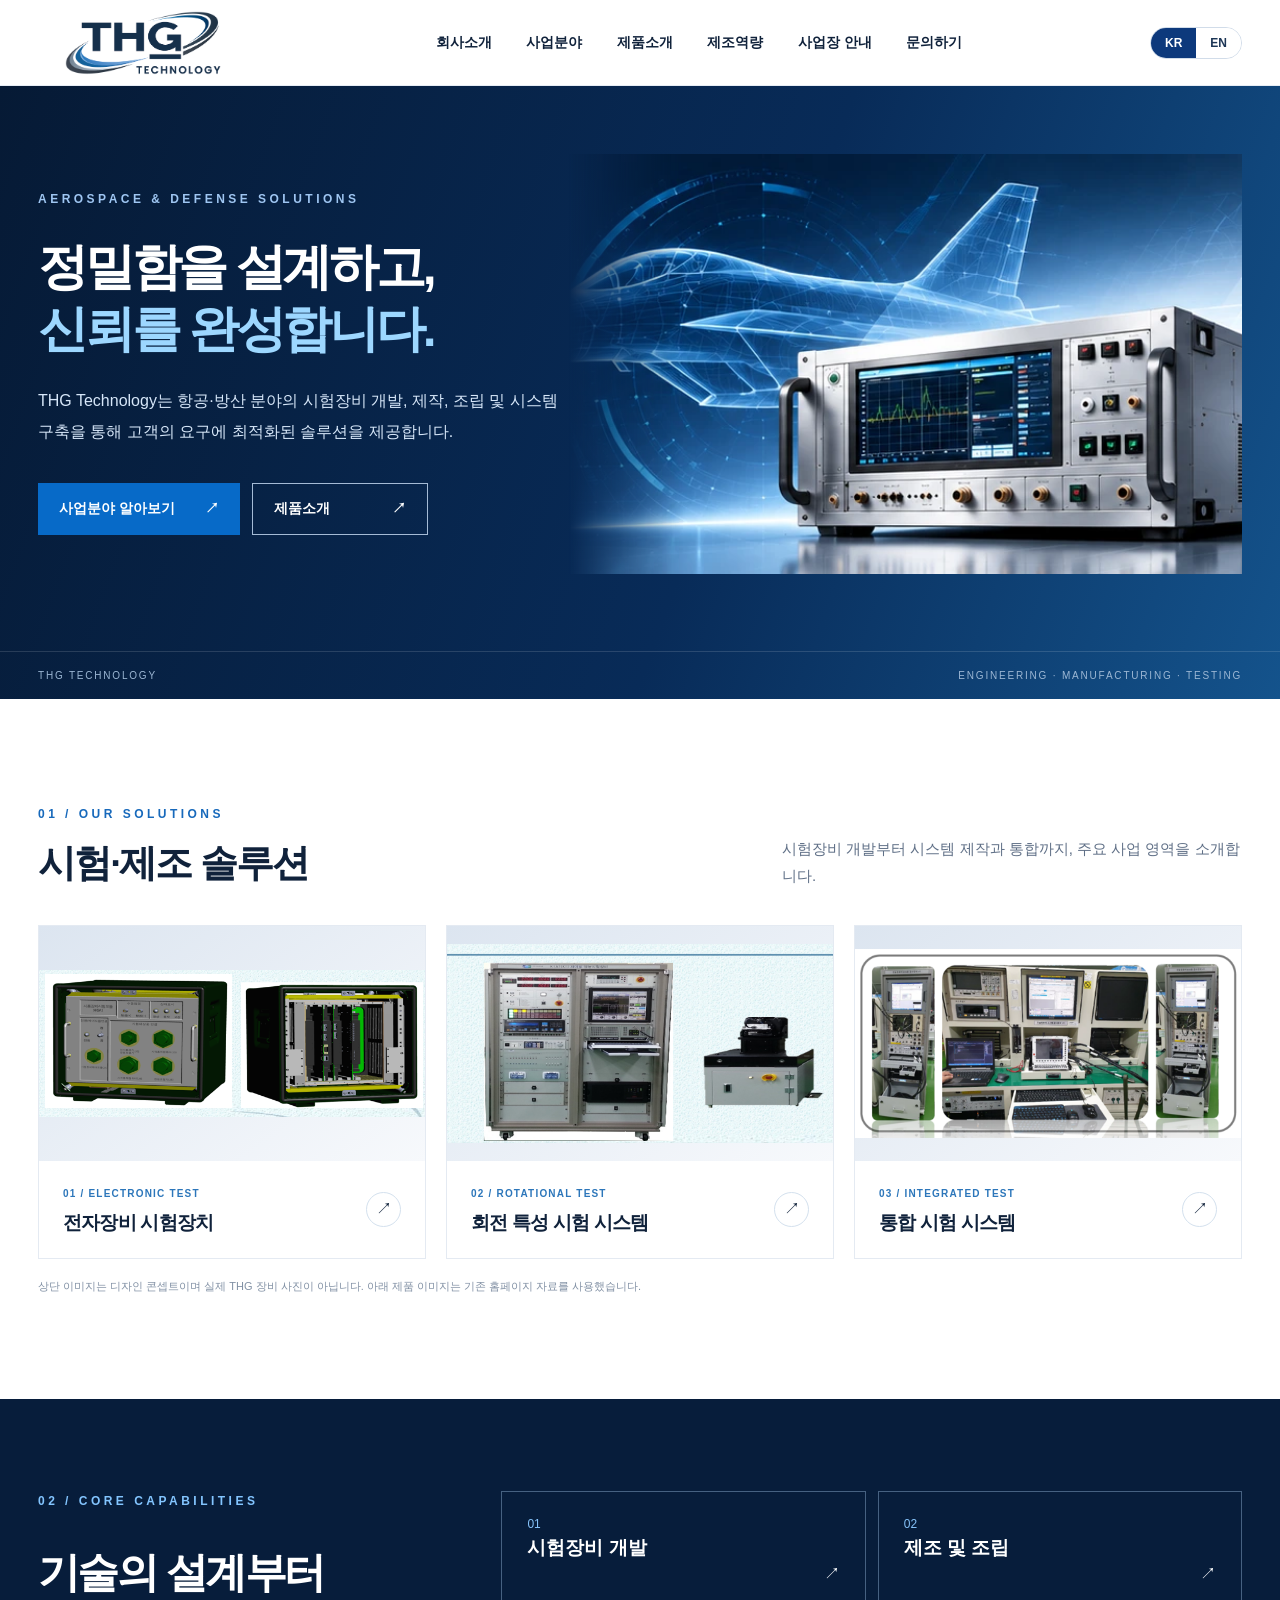
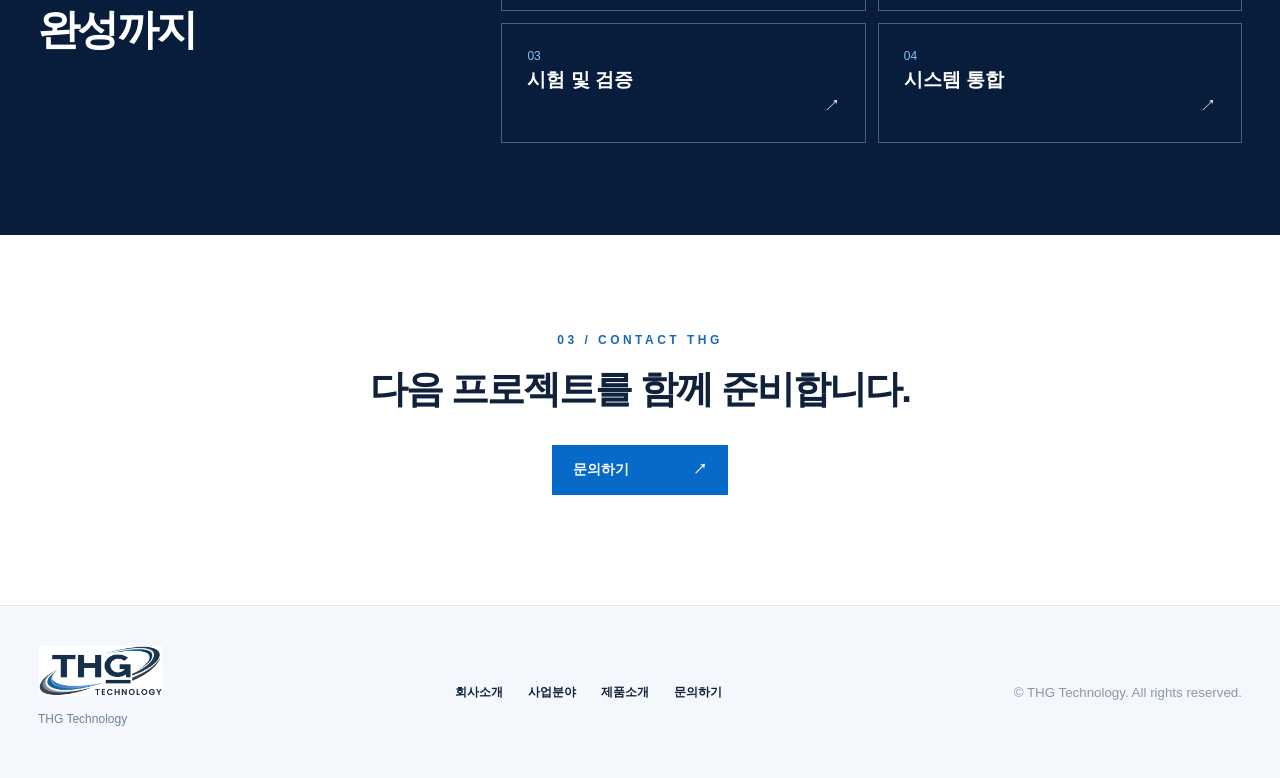
==== commit 6cf19e4e: "Add files via upload" ====
--- a/index.html
+++ b/index.html
@@ -1,9 +1,7 @@
-<!-- THG v4 concept: no company photography on homepage; illustrative engineering visuals are conceptual. --><!DOCTYPE html>
-<html lang="ko"><head><meta charset="utf-8"/><meta content="width=device-width, initial-scale=1" name="viewport"/><meta content="#07182b" name="theme-color"/><meta content="THG Technology — 항공·방산 시험장비 개발, 전자장비 제조·조립 및 소프트웨어 개발" name="description"/><title>THG Technology | Engineering for Reliability</title><link href="favicon.png" rel="icon"/><link href="assets/css/fonts.css" rel="stylesheet"/><link href="assets/css/premium-v3.css" rel="stylesheet"/><script defer="" src="assets/js/premium-v3.js"></script><link href="assets/css/technical-v4.css" rel="stylesheet"/></head><body>
-<header class="site-header"><a aria-label="THG Technology home" class="logo" href="index.html"><img alt="THG Technology" src="thg-logo.png"/></a><nav aria-label="Main navigation" class="desktop-nav"><a data-en="Company" data-ko="회사소개" href="company.html">회사소개</a><a data-en="Business" data-ko="사업분야" href="business.html">사업분야</a><a data-en="Projects" data-ko="제작실적" href="products.html">제작실적</a><a data-en="Capabilities" data-ko="제조역량" href="manufacturing.html">제조역량</a><a data-en="Locations" data-ko="사업장 안내" href="locations.html">사업장 안내</a></nav><div class="head-actions"><button aria-label="Switch language" class="lang" id="langSwitch">EN <span>↗</span></button><a class="head-contact" data-en="Contact ↗" data-ko="문의하기 ↗" href="contact.html">문의하기 ↗</a><button aria-expanded="false" aria-label="메뉴 열기" class="menu-button" id="menuToggle">☰</button></div></header>
-<main><section class="hero"><div aria-hidden="true" class="hero-technical"><div class="technical-orbit orbit-one"></div><div class="technical-orbit orbit-two"></div><div class="technical-orbit orbit-three"></div><div class="technical-axis"></div><div class="technical-cross cross-a">+</div><div class="technical-cross cross-b">+</div><div class="technical-cross cross-c">+</div><div class="technical-core"><span class="core-label">SYSTEM ARCHITECTURE / 001</span><div class="core-outline"><div class="core-chip"><span>THG</span><small>PRECISION SYSTEMS</small></div></div><div class="core-foot">TEST · CONTROL · INTEGRATION</div></div><div class="technical-coord">37° 34′ 00″ N<br/>ENGINEERING / 2026</div></div><div class="hero-shade"></div><div class="hero-grid"><div class="hero-copy"><div class="eyebrow"><span class="pulse"></span> THG TECHNOLOGY <span class="rule"></span> AEROSPACE &amp; DEFENSE</div><h1 data-en="Engineering precision.&lt;br&gt;Delivering reliability." data-ko="정밀함을 설계하고,&lt;br&gt;신뢰를 완성합니다.">정밀함을 설계하고,<br/>신뢰를 완성합니다.</h1><p class="hero-description" data-en="From aerospace and defense test equipment&lt;br&gt;to electronics manufacturing and software development." data-ko="항공·방산 시험장비 개발을 중심으로&lt;br&gt;전자장비 제조·조립과 소프트웨어 개발까지.">항공·방산 시험장비 개발을 중심으로<br/>전자장비 제조·조립과 소프트웨어 개발까지.</p><div class="hero-actions"><a class="btn btn-light" href="products.html"><span data-en="Explore projects" data-ko="제작 실적 확인하기">제작 실적 확인하기</span><span>↗</span></a><a class="btn btn-outline" href="company.html"><span data-en="About THG" data-ko="THG 소개">THG 소개</span><span>→</span></a></div></div><div class="hero-aside"><span>01 / 04</span><div class="vertical-rule"></div><span>ENGINEERING<br/>EXCELLENCE</span></div></div><div class="hero-bottom"><span>THG TECHNOLOGY CO.</span><span data-en="Precision in engineering. Confidence in results." data-ko="기술의 정밀함을, 결과의 신뢰로.">기술의 정밀함을, 결과의 신뢰로.</span><a href="#expertise">SCROLL TO EXPLORE ↓</a></div></section>
-<section class="intro section-wrap" id="expertise"><div class="section-kicker">01 / CORE EXPERTISE</div><div class="intro-layout"><h2 data-en="Beyond concepts.&lt;br&gt;&lt;em&gt;Built for validation.&lt;/em&gt;" data-ko="아이디어를 넘어,&lt;br&gt;&lt;em&gt;검증 가능한 결과&lt;/em&gt;로.">아이디어를 넘어,<br/><em>검증 가능한 결과</em>로.</h2><div class="intro-side"><p data-en="THG Technology develops test equipment, manufactures and assembles electronic devices, and builds software—turning project requirements into working equipment and systems." data-ko="THG 테크놀러지는 시험장비 개발을 중심으로 전자제어장치와 전자장비 제조·조립, 소프트웨어 개발을 수행합니다. 프로젝트의 요구를 구체적인 장비와 시스템으로 구현합니다.">THG 테크놀러지는 시험장비 개발을 중심으로 전자제어장치와 전자장비 제조·조립, 소프트웨어 개발을 수행합니다. 프로젝트의 요구를 구체적인 장비와 시스템으로 구현합니다.</p><a class="text-link" href="business.html"><span data-en="Discover our expertise" data-ko="사업분야 자세히 보기">사업분야 자세히 보기</span> ↗</a></div></div><div class="expertise-grid"><a class="expertise-item" href="business.html"><span class="item-no">01</span><span class="expertise-icon">⌁</span><h3 data-en="Test Equipment" data-ko="시험장비 개발">시험장비 개발</h3><p data-en="Test and verification equipment for aerospace and defense electronics" data-ko="항공·방산 전자장비의 시험과 검증을 위한 장비 개발">항공·방산 전자장비의 시험과 검증을 위한 장비 개발</p><span class="item-arrow">↗</span></a><a class="expertise-item" href="manufacturing.html"><span class="item-no">02</span><span class="expertise-icon">▦</span><h3 data-en="Electronics Manufacturing" data-ko="전자장비 제조·조립">전자장비 제조·조립</h3><p data-en="Manufacturing and assembly of electronic equipment and controllers" data-ko="전자제어장치 및 전자장비 제작과 조립">전자제어장치 및 전자장비 제작과 조립</p><span class="item-arrow">↗</span></a><a class="expertise-item" href="business.html"><span class="item-no">03</span><span class="expertise-icon">⌘</span><h3 data-en="Software Development" data-ko="소프트웨어 개발">소프트웨어 개발</h3><p data-en="Integrated hardware and software for equipment operation and control" data-ko="장비 운용과 제어를 위한 하드웨어·소프트웨어 연계">장비 운용과 제어를 위한 하드웨어·소프트웨어 연계</p><span class="item-arrow">↗</span></a></div></section>
-<section class="projects"><div class="section-wrap"><div class="projects-head"><div><div class="section-kicker light">02 / SELECTED PROJECTS</div><h2 data-en="Where engineering becomes reality." data-ko="기술이 실물이 되는 순간.">기술이 실물이 되는 순간.</h2></div><a class="text-link light-link" href="products.html"><span data-en="View all projects" data-ko="전체 제작 실적 보기">전체 제작 실적 보기</span> ↗</a></div><div class="project-feature"><a class="feature-image" href="product-1.html"><div aria-hidden="true" class="tech-card-art art-1"><div class="art-top"><span>THG / ENGINEERING</span><span>01 — 03</span></div><div class="art-device"><span class="art-inner"></span><span class="art-port p1"></span><span class="art-port p2"></span><span class="art-port p3"></span><span class="art-port p4"></span></div><div class="art-bottom">CONCEPTUAL TECHNICAL GRAPHIC <span>NOT A PRODUCT PHOTOGRAPH</span></div></div></a><div class="feature-text"><span class="project-index">PROJECT 01 <span> / ELECTRONIC TEST EQUIPMENT</span></span><h3 data-en="Electronic&lt;br&gt;Test Equipment" data-ko="전자장비&lt;br&gt;시험장치">전자장비<br/>시험장치</h3><p data-en="A test equipment project comprising electronic interfaces and internal modules." data-ko="전자장비 시험을 위한 인터페이스와 내부 모듈로 구성한 제작 사례입니다.">전자장비 시험을 위한 인터페이스와 내부 모듈로 구성한 제작 사례입니다.</p><a aria-label="전자장비 시험장치 상세보기" class="circle-link" href="product-1.html">↗</a></div></div><div class="project-pair"><a class="project-small" href="product-2.html"><div class="small-img"><div aria-hidden="true" class="tech-card-art art-2"><div class="art-top"><span>THG / ENGINEERING</span><span>02 — 03</span></div><div class="art-device"><span class="art-inner"></span><span class="art-port p1"></span><span class="art-port p2"></span><span class="art-port p3"></span><span class="art-port p4"></span></div><div class="art-bottom">CONCEPTUAL TECHNICAL GRAPHIC <span>NOT A PRODUCT PHOTOGRAPH</span></div></div></div><div class="small-caption"><div><span>PROJECT 02 / ROTATION TEST</span><h3 data-en="Rotation Test System" data-ko="회전 특성 시험 시스템">회전 특성 시험 시스템</h3></div><b>↗</b></div></a><a class="project-small" href="product-3.html"><div class="small-img"><div aria-hidden="true" class="tech-card-art art-3"><div class="art-top"><span>THG / ENGINEERING</span><span>03 — 03</span></div><div class="art-device"><span class="art-inner"></span><span class="art-port p1"></span><span class="art-port p2"></span><span class="art-port p3"></span><span class="art-port p4"></span></div><div class="art-bottom">CONCEPTUAL TECHNICAL GRAPHIC <span>NOT A PRODUCT PHOTOGRAPH</span></div></div></div><div class="small-caption"><div><span>PROJECT 03 / INTEGRATED TEST</span><h3 data-en="Integrated Test System" data-ko="통합 시험 시스템">통합 시험 시스템</h3></div><b>↗</b></div></a></div></div></section>
-<section class="statement"><div class="section-wrap statement-grid"><div><div class="section-kicker">03 / OUR APPROACH</div><h2 data-en="From development&lt;br&gt;to manufacturing." data-ko="개발의 시작부터&lt;br&gt;제조의 완성까지.">개발의 시작부터<br/>제조의 완성까지.</h2></div><div><p data-en="We translate project requirements into test environments and operational equipment. Explore THG's engineering and manufacturing capabilities." data-ko="프로젝트의 요구를 이해하고, 시험 환경을 설계하며, 실제 운용 가능한 장비로 구현합니다. THG의 기술과 제작 경험을 확인해 보세요.">프로젝트의 요구를 이해하고, 시험 환경을 설계하며, 실제 운용 가능한 장비로 구현합니다. THG의 기술과 제작 경험을 확인해 보세요.</p><a class="dark-button" href="manufacturing.html"><span data-en="Our capabilities" data-ko="제조역량 알아보기">제조역량 알아보기</span> ↗</a></div></div></section>
-<section class="contact-band"><div class="section-wrap contact-grid"><div><div class="section-kicker light">04 / CONTACT</div><h2 data-en="Let's build the&lt;br&gt;next project." data-ko="다음 프로젝트를&lt;br&gt;함께 시작하세요.">다음 프로젝트를<br/>함께 시작하세요.</h2></div><div><p data-en="Inquiries about test equipment, electronics manufacturing, and software development" data-ko="시험장비 개발, 전자장비 제조 및 소프트웨어 개발 문의">시험장비 개발, 전자장비 제조 및 소프트웨어 개발 문의</p><a href="mailto:offer@lsthg.co.kr">offer@lsthg.co.kr <span>↗</span></a></div></div></section></main>
-<footer><div class="footer-top"><a class="footer-logo" href="index.html"><img alt="THG Technology" src="thg-logo.png"/></a><div class="footer-links"><a data-en="Company" data-ko="회사소개" href="company.html">회사소개</a><a data-en="Projects" data-ko="제작실적" href="products.html">제작실적</a><a data-en="Locations" data-ko="사업장 안내" href="locations.html">사업장 안내</a><a data-en="Contact" data-ko="문의하기" href="contact.html">문의하기</a></div></div><div class="footer-bottom"><div><strong>THG TECHNOLOGY</strong><p data-en="Aerospace &amp; defense test equipment and electronics manufacturing" data-ko="항공·방산 시험장비 개발 및 전자장비 제조">항공·방산 시험장비 개발 및 전자장비 제조</p><p data-en="Head office: Sapa-dong 40-2, Seongsan-gu, Changwon / Factory: 2F, Hogye-ri 308-4, Naeseo-eup, Changwon" data-ko="본사 : 창원시 성산구 사파동 40-2 / 제조공장 : 창원시 내서읍 호계리 308-4, 2층">본사 : 창원시 성산구 사파동 40-2 / 제조공장 : 창원시 내서읍 호계리 308-4, 2층</p></div><span>© 2026 THG TECHNOLOGY. ALL RIGHTS RESERVED.</span></div></footer></body></html>+<!doctype html><html lang="ko"><head><meta charset="utf-8"><meta name="viewport" content="width=device-width, initial-scale=1"><meta name="description" content="THG Technology | 항공·방산 시험장비 개발 및 제조"><title>THG Technology | Precision & Trust</title><link rel="icon" href="favicon.png"><link rel="stylesheet" href="assets/css/premium-v6.css"></head><body>
+<header class="header"><div class="header-inner"><a href="index.html" class="brand" aria-label="THG Technology"><img src="thg-logo.png" alt="THG Technology 원본 로고"></a><nav class="nav" id="nav"><a href="company.html" data-ko="회사소개" data-en="Company">회사소개</a><a href="business.html" data-ko="사업분야" data-en="Business">사업분야</a><a href="products.html" data-ko="제품소개" data-en="Products">제품소개</a><a href="manufacturing.html" data-ko="제조역량" data-en="Capabilities">제조역량</a><a href="locations.html" data-ko="사업장 안내" data-en="Locations">사업장 안내</a><a href="contact.html" data-ko="문의하기" data-en="Contact">문의하기</a></nav><div class="tools"><button class="lang active" data-lang="ko" aria-pressed="true">KR</button><button class="lang" data-lang="en" aria-pressed="false">EN</button><button class="hamburger" id="menu" aria-label="메뉴 열기" aria-expanded="false">☰</button></div></div></header>
+<main><section class="hero"><div class="hero-inner"><div class="hero-copy"><div class="eyebrow">AEROSPACE &amp; DEFENSE SOLUTIONS</div><h1 data-ko="정밀함을 설계하고,<br><em>신뢰를 완성합니다.</em>" data-en="Engineered precision.<br><em>Built on trust.</em>">정밀함을 설계하고,<br><em>신뢰를 완성합니다.</em></h1><p data-ko="THG Technology는 항공·방산 분야의 시험장비 개발, 제작, 조립 및 시스템 구축을 통해 고객의 요구에 최적화된 솔루션을 제공합니다." data-en="THG Technology develops, manufactures and integrates test equipment and systems for aerospace and defense applications.">THG Technology는 항공·방산 분야의 시험장비 개발, 제작, 조립 및 시스템 구축을 통해 고객의 요구에 최적화된 솔루션을 제공합니다.</p><div class="hero-actions"><a class="btn primary" href="business.html"><span data-ko="사업분야 알아보기" data-en="Explore business">사업분야 알아보기</span><span>↗</span></a><a class="btn outline" href="products.html"><span data-ko="제품소개" data-en="View products">제품소개</span><span>↗</span></a></div></div><div class="hero-visual" role="img" aria-label="항공기 설계 그래픽과 실버톤 시험장비의 콘셉트 이미지"></div></div><div class="hero-bottom"><span>THG TECHNOLOGY</span><span>ENGINEERING · MANUFACTURING · TESTING</span></div></section>
+<section class="solutions section" id="solutions"><div class="section-heading"><div><span class="kicker">01 / OUR SOLUTIONS</span><h2 data-ko="시험·제조 솔루션" data-en="Test &amp; manufacturing solutions">시험·제조 솔루션</h2></div><p data-ko="시험장비 개발부터 시스템 제작과 통합까지, 주요 사업 영역을 소개합니다." data-en="Explore our core capabilities, from test equipment development to system integration.">시험장비 개발부터 시스템 제작과 통합까지, 주요 사업 영역을 소개합니다.</p></div><div class="solution-grid"><a href="product-1.html" class="solution"><div class="photo"><img src="assets/electronic-test.png" alt="전자장비 시험장치 기존 제공 이미지"></div><div class="solution-label"><div><small>01 / ELECTRONIC TEST</small><h3 data-ko="전자장비 시험장치" data-en="Electronic equipment test system">전자장비 시험장치</h3></div><span class="arrow">↗</span></div></a><a href="product-2.html" class="solution"><div class="photo"><img src="assets/rotation-test.png" alt="회전 특성 시험 시스템 기존 제공 이미지"></div><div class="solution-label"><div><small>02 / ROTATIONAL TEST</small><h3 data-ko="회전 특성 시험 시스템" data-en="Rotational characteristics test system">회전 특성 시험 시스템</h3></div><span class="arrow">↗</span></div></a><a href="product-3.html" class="solution"><div class="photo"><img src="assets/integrated-test.png" alt="통합 시험 시스템 기존 제공 이미지"></div><div class="solution-label"><div><small>03 / INTEGRATED TEST</small><h3 data-ko="통합 시험 시스템" data-en="Integrated test system">통합 시험 시스템</h3></div><span class="arrow">↗</span></div></a></div><p class="image-note" data-ko="상단 이미지는 디자인 콘셉트이며 실제 THG 장비 사진이 아닙니다. 아래 제품 이미지는 기존 홈페이지 자료를 사용했습니다." data-en="The hero visual is conceptual, not an actual THG product. Product imagery below comes from the existing website.">상단 이미지는 디자인 콘셉트이며 실제 THG 장비 사진이 아닙니다. 아래 제품 이미지는 기존 홈페이지 자료를 사용했습니다.</p></section>
+<section class="capabilities"><div class="cap-inner"><div><span class="kicker">02 / CORE CAPABILITIES</span><h2 data-ko="기술의 설계부터<br>완성까지" data-en="From engineering<br>to delivery">기술의 설계부터<br>완성까지</h2></div><div class="cap-grid"><a href="business.html"><span>01</span><strong data-ko="시험장비 개발" data-en="Test equipment development">시험장비 개발</strong><span>↗</span></a><a href="manufacturing.html"><span>02</span><strong data-ko="제조 및 조립" data-en="Manufacturing &amp; assembly">제조 및 조립</strong><span>↗</span></a><a href="manufacturing.html"><span>03</span><strong data-ko="시험 및 검증" data-en="Testing &amp; verification">시험 및 검증</strong><span>↗</span></a><a href="business.html"><span>04</span><strong data-ko="시스템 통합" data-en="System integration">시스템 통합</strong><span>↗</span></a></div></div></section>
+<section class="closing section"><span class="kicker">03 / CONTACT THG</span><h2 data-ko="다음 프로젝트를 함께 준비합니다." data-en="Let's build what comes next.">다음 프로젝트를 함께 준비합니다.</h2><a href="contact.html" class="btn primary"><span data-ko="문의하기" data-en="Contact us">문의하기</span> ↗</a></section></main>
+<footer><div><img src="thg-logo.png" alt="THG Technology"><p>THG Technology</p></div><div><a href="company.html" data-ko="회사소개" data-en="Company">회사소개</a><a href="business.html" data-ko="사업분야" data-en="Business">사업분야</a><a href="products.html" data-ko="제품소개" data-en="Products">제품소개</a><a href="contact.html" data-ko="문의하기" data-en="Contact">문의하기</a></div><small>© THG Technology. All rights reserved.</small></footer><script src="assets/js/premium-v6.js"></script></body></html>
--- a/assets/css/premium-v6.css
+++ b/assets/css/premium-v6.css
@@ -0,0 +1 @@
+@font-face{font-family:THG;src:local("Pretendard"),local("Noto Sans KR")}*{box-sizing:border-box}html{scroll-behavior:smooth}body{margin:0;font-family:THG,"Noto Sans KR","Malgun Gothic",Arial,sans-serif;color:#10223b;background:#fff}a{text-decoration:none;color:inherit}button{font:inherit;cursor:pointer}.header{height:86px;background:white;position:relative;z-index:10;border-bottom:1px solid #e7edf5}.header-inner{max-width:1510px;margin:auto;height:100%;padding:0 38px;display:flex;align-items:center;justify-content:space-between;gap:25px}.brand{display:flex;align-items:center;width:210px;flex-shrink:0}.brand img{width:100%;height:64px;object-fit:contain}.nav{display:flex;gap:clamp(15px,2.7vw,44px);align-items:center;font-size:14px;font-weight:700;white-space:nowrap}.nav a{padding:32px 0;transition:color .2s}.nav a:hover{color:#0876d1}.tools{display:flex;align-items:center;border:1px solid #d1dce9;border-radius:40px;overflow:hidden;flex-shrink:0}.lang{border:0;background:white;color:#1d3656;padding:8px 14px;font-size:12px;font-weight:800}.lang.active{background:#0d397c;color:white}.hamburger{display:none;border:0;background:white;padding:8px 14px}.hero{background:linear-gradient(110deg,#061a35 0%,#082b58 57%,#14538c 100%);color:white;position:relative;overflow:hidden}.hero-inner{max-width:1510px;margin:auto;min-height:565px;display:grid;grid-template-columns:47% 53%;align-items:center;padding:55px 38px 65px;position:relative}.hero-copy{z-index:2}.eyebrow,.kicker{font-size:12px;letter-spacing:.29em;font-weight:800}.eyebrow{color:#9fc6f2;margin-bottom:31px}.hero h1{font-size:clamp(36px,3.9vw,64px);letter-spacing:-.065em;line-height:1.23;margin:0 0 25px;font-weight:800}.hero h1 em{font-style:normal;color:#9dd7ff}.hero p{max-width:540px;font-size:16px;line-height:1.95;color:#d7e7f9;word-break:keep-all}.hero-actions{display:flex;gap:12px;margin-top:35px}.btn{display:inline-flex;justify-content:space-between;align-items:center;gap:30px;min-width:176px;padding:16px 21px;font-size:14px;font-weight:750;transition:transform .2s,background .2s}.btn:hover{transform:translateY(-2px)}.btn.primary{background:#076ac8;color:#fff}.btn.outline{border:1px solid #a5bbd6;color:white}.hero-visual{height:420px;position:relative;margin-left:-35px;background:url('../hero-visual-v6.webp') center center/cover no-repeat;mask-image:linear-gradient(to right,transparent 0%,black 17%,black 100%);-webkit-mask-image:linear-gradient(to right,transparent 0%,black 17%,black 100%);box-shadow:0 0 70px #1362a42b}.hero-bottom{display:flex;justify-content:space-between;gap:20px;padding:18px max(38px,calc((100vw - 1434px)/2));font-size:10px;letter-spacing:.18em;color:#9cb7d4;border-top:1px solid #ffffff22}.section{max-width:1510px;margin:auto;padding:105px 38px}.section-heading{display:flex;justify-content:space-between;align-items:end;gap:35px;margin-bottom:36px}.kicker{color:#1769bb}.section-heading h2,.closing h2{font-size:clamp(29px,3vw,44px);letter-spacing:-.05em;margin:16px 0 0}.section-heading p{max-width:460px;color:#607087;line-height:1.8;font-size:15px;margin:0}.solution-grid{display:grid;grid-template-columns:repeat(3,minmax(0,1fr));gap:20px}.solution{border:1px solid #e4eaf2;background:#f7f9fc;transition:box-shadow .2s,transform .2s}.solution:hover{box-shadow:0 16px 45px #16345920;transform:translateY(-3px)}.photo{height:235px;background:linear-gradient(145deg,#dce5f0,#f7f9fc);display:flex;align-items:center;justify-content:center;overflow:hidden}.photo img{width:100%;height:100%;object-fit:contain;transition:transform .4s}.solution:hover .photo img{transform:scale(1.04)}.solution-label{display:flex;align-items:center;justify-content:space-between;gap:12px;padding:22px 24px;background:white}.solution-label small{color:#2c76ba;font-size:10px;font-weight:800;letter-spacing:.12em}.solution-label h3{font-size:19px;letter-spacing:-.04em;margin:9px 0 0}.arrow{border:1px solid #d4e1ee;border-radius:50%;width:35px;height:35px;display:grid;place-items:center;flex-shrink:0}.image-note{font-size:11px;color:#8190a4;margin:20px 0 0}.capabilities{background:#071d3b;color:white}.cap-inner{max-width:1510px;margin:auto;padding:92px 38px;display:grid;grid-template-columns:36% 64%;gap:30px}.capabilities .kicker{color:#83c5ff}.capabilities h2{font-size:clamp(31px,3.3vw,48px);line-height:1.35;letter-spacing:-.06em}.cap-grid{display:grid;grid-template-columns:1fr 1fr;gap:12px;padding-right:30px}.cap-grid a{border:1px solid #466181;padding:25px;display:flex;flex-direction:column;justify-content:space-between;min-height:120px;transition:background .2s}.cap-grid a:hover{background:#123d70}.cap-grid a span:first-child{font-size:12px;color:#86c3fa}.cap-grid a strong{font-size:19px}.cap-grid a span:last-child{align-self:end}.closing{text-align:center;padding-top:95px;padding-bottom:110px}.closing h2{margin-bottom:30px}.closing .btn{margin:auto}footer{background:#f4f7fb;border-top:1px solid #e0e7f0;padding:40px max(38px,calc((100vw - 1434px)/2));display:flex;align-items:center;justify-content:space-between;gap:20px;flex-wrap:wrap}footer img{width:125px;height:50px;object-fit:contain}footer p{font-size:12px;color:#70839c}footer div:nth-child(2){display:flex;gap:25px;font-size:12px;font-weight:700}footer small{color:#8a98a9}@media(max-width:1050px){.header-inner{padding:0 22px}.brand{width:170px}.nav{gap:13px;font-size:12px}.hero-inner{grid-template-columns:50% 50%;padding:45px 22px}.hero-visual{height:330px}.section{padding:75px 22px}.cap-inner{padding:70px 22px}}@media(max-width:750px){.header{height:70px}.brand{width:155px}.brand img{height:52px}.hamburger{display:block}.nav{display:none;position:absolute;left:0;right:0;top:70px;background:white;padding:18px 24px;box-shadow:0 15px 30px #10233b22;flex-direction:column;align-items:stretch;gap:0}.nav.open{display:flex}.nav a{padding:14px 0;border-bottom:1px solid #edf1f5}.hero-inner{grid-template-columns:1fr;min-height:0;padding:65px 22px 30px}.hero h1{font-size:clamp(34px,8vw,50px)}.hero p{font-size:14px}.hero-visual{height:250px;margin:25px -22px 0;background-position:center}.hero-bottom{padding:14px 22px;font-size:8px}.hero-bottom span:last-child{display:none}.section-heading{display:block}.section-heading p{margin-top:15px}.solution-grid{grid-template-columns:1fr}.photo{height:235px}.cap-inner{display:block}.cap-grid{padding:0;margin-top:25px}.cap-grid a{padding:17px;min-height:105px}.cap-grid a strong{font-size:15px}footer{padding:35px 22px}.closing{padding:75px 22px}}
